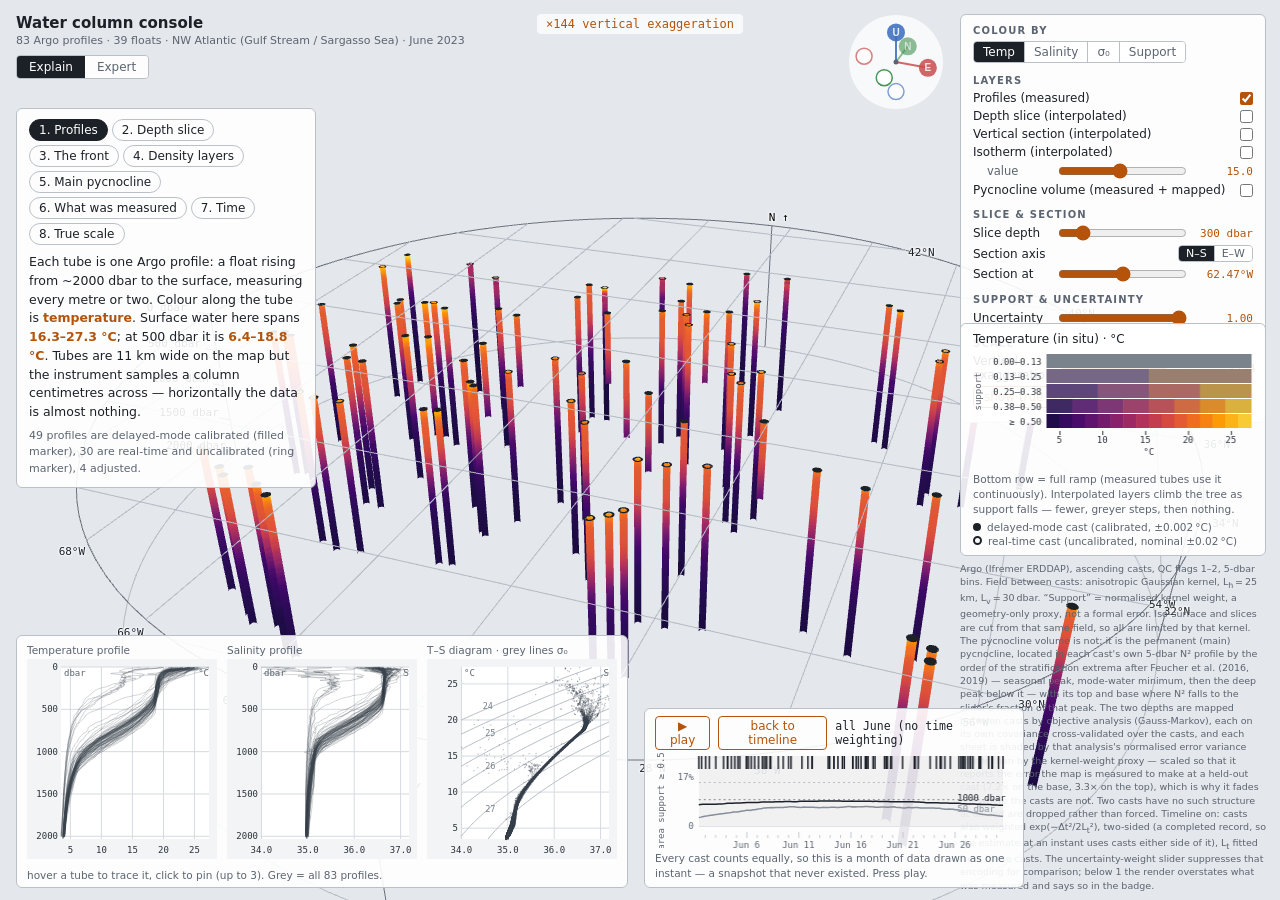
==== index.html @ f8511d32 "deploy: 6c681788affed3c9244a9f85524f5e5604015188 tomascorreag/OceanX_challenge@6c681788affed3c9244a9" ====
<!doctype html>
<html lang="en">
<head>
<meta charset="utf-8">
<meta name="viewport" content="width=device-width, initial-scale=1">
<title>Water Column Console</title>
<link rel="stylesheet" href="style.css">
</head>
<body class="explain">

<div id="scene"></div>

<!-- opening card: the page introduces itself the way a cast sheet does. Every
     value is read out of the loaded dataset, never typed in. -->
<div id="introcard">
  <div class="ic-eyebrow" id="ic-eyebrow">welcome to</div>
  <h2 class="ic-title" id="ic-title">the water<br>column</h2>
  <p class="ic-about" id="ic-about">A concept demo of ocean measurements as a navigable volume.</p>
  <div class="ic-rule" id="ic-rule"></div>
  <dl class="ic-log" id="ic-log"></dl>
  <div class="ic-foot">
    <button id="ic-go" class="btn-primary dark">Cast CTDs</button>
    <button id="ic-skip" class="btn-ghost dark">Skip intro</button>
  </div>
</div>
<!-- the first cast, named: a leader from its dot on the chart -->
<div id="callout"></div>
<div id="labels"></div>

<div class="hud" id="title">
  <h1>Water column console</h1>
  <div class="sub">83 Argo profiles &middot; 39 floats &middot; NW Atlantic (Gulf Stream / Sargasso Sea) &middot; June 2023</div>
  <div class="modes" role="tablist">
    <button id="mode-explain" class="on">Explain</button><button id="mode-expert">Expert</button>
  </div>
</div>

<canvas class="hud" id="gizmo" title="click an axis to snap the view · centre = isometric"></canvas>

<div class="hud" id="exag-badge">&times;<span id="exag-val"></span></div>
<div class="hud" id="unc-badge"></div>

<!-- guided tour (explain mode) -->
<div class="hud panel" id="tour">
  <div class="steps" id="tour-steps"></div>
  <div class="sc-toggles" id="sc-toggles">
    <label id="row-casts"><input type="checkbox" id="sc-casts" checked> Profiles (measured)</label>
    <label id="row-thermo"><input type="checkbox" id="sc-thermo" checked> Main thermocline (mapped)</label>
    <label id="row-bathy"><input type="checkbox" id="sc-bathy"> Sea floor (GEBCO)</label>
  </div>
  <div id="tour-cap"></div>
</div>

<!-- the walkthrough is its own layer, not another instrument panel: inverted,
     so it reads as something over the tool rather than part of it -->
<div class="hud" id="guide">
  <div class="g-head">
    <span class="g-num" id="g-num">01</span>
    <span class="g-rule"></span>
    <span id="ftue-dots"></span>
  </div>
  <div id="ftue-text"></div>
  <div class="g-foot" id="g-foot">
    <button id="ftue-back" class="btn-ghost">Back</button>
    <span class="g-gap"></span>
    <button id="ftue-skip" class="btn-ghost">Skip</button>
    <button id="ftue-next" class="btn-primary">Next</button>
  </div>
</div>

<div id="focus"></div>
<div id="draghint">&#9664; drag &#9654;</div>

<!-- control rail -->
<div class="hud panel" id="rail">
  <h2>Colour by</h2>
  <div class="seg" id="var-seg">
    <button data-var="temp" class="on">Temp</button><button data-var="psal">Salinity</button><button data-var="sigma0">&sigma;&#8320;</button><button data-var="conf">Support</button>
  </div>

  <h2>Layers</h2>
  <div class="row"><label for="tg-casts">Profiles (measured)</label><input type="checkbox" id="tg-casts" checked></div>
  <div class="row"><label for="tg-slice">Depth slice (interpolated)</label><input type="checkbox" id="tg-slice" checked></div>
  <div class="row"><label for="tg-sect">Vertical section (interpolated)</label><input type="checkbox" id="tg-sect" checked></div>
  <div class="row"><label for="tg-iso" id="iso-lab">Isopycnal (interpolated)</label><input type="checkbox" id="tg-iso" checked></div>
  <div class="row sub-row"><label for="sl-iso">value</label>
    <input type="range" id="sl-iso" min="0" max="1000" value="500"><span class="val" id="v-iso"></span></div>
  <div class="row"><label for="tg-thermo">Pycnocline volume (measured + mapped)</label><input type="checkbox" id="tg-thermo"></div>
  <div class="row sub-row expert-only"><label for="sl-thermo">edge at fraction of peak N²</label>
    <input type="range" id="sl-thermo" min="25" max="80" value="50"><span class="val" id="v-thermo"></span></div>

  <h2>Slice &amp; section</h2>
  <div class="row"><label for="sl-depth">Slice depth</label>
    <input type="range" id="sl-depth" min="0" max="1000" value="150"><span class="val" id="v-depth"></span></div>
  <div class="row"><label>Section axis</label>
    <span class="seg small" id="sect-axis"><button data-ax="lon" class="on">N&ndash;S</button><button data-ax="lat">E&ndash;W</button></span></div>
  <div class="row"><label for="sl-sect">Section at</label>
    <input type="range" id="sl-sect" min="0" max="1000" value="500"><span class="val" id="v-sect"></span></div>
  <div class="row expert-only"><label for="tg-contours">Contour lines</label><input type="checkbox" id="tg-contours" checked></div>

  <h2>Support &amp; uncertainty</h2>
  <div class="row"><label for="sl-unc">Uncertainty</label>
    <input type="range" id="sl-unc" min="0" max="1000" value="1000"><span class="val" id="v-unc"></span></div>
  <div class="row expert-only"><label for="tg-stipple">Also stipple low-support field</label><input type="checkbox" id="tg-stipple"></div>
  <div class="row expert-only"><label for="sl-cut">Hide field below support</label>
    <input type="range" id="sl-cut" min="0" max="500" value="0"><span class="val" id="v-cut"></span></div>

  <h2>Scale</h2>
  <div class="row"><label for="sl-exag">Vertical exaggeration</label>
    <input type="range" id="sl-exag" min="0" max="1000" value="800"><span class="val" id="v-exag"></span></div>
  <div class="row"><button id="btn-true">show true scale</button></div>

  <h2 class="expert-only">Time</h2>
  <div class="row expert-only"><label for="sl-lt">L<sub>t</sub> scale</label>
    <input type="range" id="sl-lt" min="0" max="1000" value="500"><span class="val" id="v-lt"></span></div>
  <div class="row expert-only"><label for="sl-rad">Tube radius</label>
    <input type="range" id="sl-rad" min="20" max="150" value="55"><span class="val" id="v-rad"></span></div>
  <div class="row expert-only"><button id="btn-clear">clear pinned profiles</button></div>
</div>

<!-- 2D linked views -->
<div class="hud panel" id="insets">
  <div class="inset"><div class="cap">Temperature profile</div><canvas id="p-temp"></canvas></div>
  <div class="inset"><div class="cap">Salinity profile</div><canvas id="p-psal"></canvas></div>
  <div class="inset"><div class="cap">T&ndash;S diagram &middot; grey lines &sigma;&#8320;</div><canvas id="p-ts"></canvas></div>
  <div class="hint">hover a tube to trace it, click to pin (up to 3). Grey = all 83 profiles.</div>
</div>

<!-- legend + provenance: one bottom-right column, so a longer note pushes the
     legend up instead of printing over it -->
<div class="hud" id="rightcol">
<div class="panel" id="legend">
  <div class="cap" id="lg-title"></div>
  <canvas id="lg-vsup" width="282" height="118"></canvas>
  <div class="note" id="lg-note"></div>
  <div class="keys">
    <span><i class="dot d"></i>delayed-mode cast (calibrated, &plusmn;0.002&thinsp;&deg;C)</span>
    <span><i class="dot r"></i>real-time cast (uncalibrated, nominal &plusmn;0.02&thinsp;&deg;C)</span>
  </div>
</div>

<!-- timeline -->
<div class="hud panel" id="timeline">
  <div class="tl-head">
    <button id="btn-play">&#9654; play</button>
    <button id="btn-alltime">back to timeline</button>
    <span class="tl-ms expert-only" id="tl-ms">&ndash;</span>
    <span class="tl-now" id="tl-now"></span>
  </div>
  <canvas id="tl"></canvas>
  <div class="tl-note" id="tl-note"></div>
</div>

<div id="readout" class="hud"></div>

<div id="prov-short">
  83 Argo profiles &middot; north-west Atlantic &middot; June 2023 &middot; public data, no OceanX data used.
  Colour is temperature; how solid something is drawn is how much measurement stands behind it.
  <a href="https://erddap.ifremer.fr/erddap/tabledap/ArgoFloats.html" target="_blank" rel="noopener">Argo via Ifremer ERDDAP</a> &middot;
  <a href="https://www.gebco.net/" target="_blank" rel="noopener">GEBCO_2021</a> &middot;
  layer after <a href="https://doi.org/10.1029/2018JC014526" target="_blank" rel="noopener">Feucher et al. 2019</a>,
  mapped by <a href="https://currents.soest.hawaii.edu/ocn_data_analysis_files/Bretherton.1976.pdf" target="_blank" rel="noopener">objective analysis</a>.
</div>

<div id="provenance">
  Argo (Ifremer ERDDAP), ascending casts, QC flags 1&ndash;2, 5-dbar bins. Field between casts:
  anisotropic Gaussian kernel, L<sub>h</sub>&thinsp;=&thinsp;25&thinsp;km, L<sub>v</sub>&thinsp;=&thinsp;30&thinsp;dbar.
  &ldquo;Support&rdquo; = normalised kernel weight, a geometry-only proxy, not a formal error.
  Iso-surface and slices are cut from that same field, so all are limited by that kernel.
  The pycnocline volume is not: it is the permanent (main) pycnocline, located in each cast's own 5-dbar N&sup2;
  profile by the order of the stratification extrema after Feucher et al. (2016, 2019) &mdash; seasonal peak, mode-water
  minimum, then the deep peak below it &mdash; with its top and base where N&sup2; falls to the slider's fraction of that
  peak. The two depths are mapped between casts by objective analysis (Gauss-Markov), each on its own covariance
  cross-validated over the casts, and each sheet is shaded by that analysis's normalised error variance rather than by
  the kernel-weight proxy &mdash; scaled so that it reports the error the map is measured to make at a held-out cast
  (7.2&times; on the base, 3.3&times; on the top), which is why it fades out where the casts are not. Two casts have no such structure at all and are dropped rather than forced.
  Timeline on: casts also weighted exp(&minus;&Delta;t&sup2;/2L<sub>t</sub>&sup2;), two-sided (a completed record, so the
  estimate at an instant uses casts either side of it), L<sub>t</sub> fitted from these casts.
  The uncertainty-weight slider suppresses that encoding for comparison; below 1 the render overstates what was measured
  and says so in the badge. <span id="prov-unc"></span>
</div>
</div>

<script src="bathy.js"></script>
<script src="data.js"></script>
<script type="importmap">
{
  "imports": {
    "three": "./vendor/three.module.min.js",
    "three/addons/controls/OrbitControls.js": "./vendor/OrbitControls.js"
  }
}
</script>
<script type="module" src="app.js"></script>

</body>
</html>
---- style.css ----
/* Data-first theme, light. Paper-grey ground (not white) so the bright end of
   every sequential ramp and the VSUP neutral grey both stay visible; chrome is
   neutral, accent colours are reserved for pinned profiles so they never read
   as data. */

:root {
  --ground: #e4e7eb;
  --panel: rgba(255, 255, 255, 0.90);
  --panel-edge: #b9c0c8;
  --ink: #1c2128;
  --muted: #5b6470;
  --accent: #b45309;
  --pin1: #d97706;
  --pin2: #db2777;
  --pin3: #059669;
  --mono: "Cascadia Code", "Cascadia Mono", Consolas, ui-monospace, monospace;
  --sans: "Segoe UI", system-ui, sans-serif;
  --ink-panel: #171b21;
  --on-ink: #e9edf1;
  --on-ink-mute: #97a1ac;
  --accent-lift: #f0904a;
}

* { margin: 0; padding: 0; box-sizing: border-box; }

html, body {
  height: 100%; overflow: hidden;
  background: var(--ground); color: var(--ink);
  font-family: var(--sans); font-size: 13px;
}

#scene { position: fixed; inset: 0; }
#scene canvas { display: block; }

/* projected 3D labels */
#labels { position: fixed; inset: 0; pointer-events: none; z-index: 1; }
#labels .lb {
  position: absolute; transform: translate(-50%, -50%);
  font-family: var(--mono); font-size: 11px; color: var(--ink);
  text-shadow: 0 0 3px #fff, 0 0 3px #fff, 0 0 2px #fff; white-space: nowrap;
}
#labels .lb.axis { color: #000; }
#labels .lb.iso { font-size: 11px; padding: 1px 4px; border-radius: 3px; background: rgba(255,255,255,.7); text-shadow: none; }
#labels .lb.pin { font-weight: 700; }

.hud { position: fixed; z-index: 2; }
.panel {
  background: var(--panel); border: 1px solid var(--panel-edge);
  border-radius: 6px; padding: 10px 12px;
}

#title { top: 14px; left: 16px; }
#title h1 { font-size: 15px; font-weight: 600; }
#title .sub { font-size: 11px; color: var(--muted); margin-top: 2px; }
.modes { margin-top: 8px; display: inline-flex; border: 1px solid var(--panel-edge); border-radius: 4px; overflow: hidden; }
.modes button, .seg button {
  font-family: var(--sans); font-size: 12px; padding: 4px 12px; cursor: pointer;
  background: var(--panel); color: var(--muted); border: 0;
}
.modes button.on, .seg button.on { background: var(--ink); color: #fff; }
.seg { display: inline-flex; border: 1px solid var(--panel-edge); border-radius: 4px; overflow: hidden; }
.seg button { padding: 3px 9px; }
.seg.small button { padding: 1px 7px; font-size: 11px; }
.seg button + button { border-left: 1px solid var(--panel-edge); }

#gizmo { top: 14px; right: 336px; border-radius: 50%; }

#exag-badge {
  top: 14px; left: 50%; transform: translateX(-50%);
  font-family: var(--mono); font-size: 12px; color: var(--accent);
  background: rgba(255,255,255,.75); padding: 3px 9px; border-radius: 4px;
}

#unc-badge {
  top: 40px; left: 50%; transform: translateX(-50%); display: none;
  font-family: var(--mono); font-size: 12px; color: #8a1c1c;
  background: rgba(255,255,255,.82); border: 1px solid #d8b4b4; padding: 3px 9px; border-radius: 4px;
}
body.unc-off #unc-badge { display: block; }

/* tour */
#tour { top: 108px; left: 16px; width: 300px; }
body.expert #tour { display: none; }
#tour .steps { display: flex; flex-wrap: wrap; gap: 4px; margin-bottom: 8px; }
#tour .steps button {
  font-family: var(--sans); font-size: 12px; padding: 3px 9px; cursor: pointer;
  background: none; color: var(--ink); border: 1px solid var(--panel-edge); border-radius: 12px;
}
#tour .steps button.on { background: var(--ink); color: #fff; border-color: var(--ink); }
#tour-cap { font-size: 12.5px; line-height: 1.5; color: var(--ink); }
#tour-cap b { color: var(--accent); font-weight: 600; }
#tour-cap .n { color: var(--muted); font-size: 11px; margin-top: 6px; display: block; }

/* rail */
#rail {
  top: 14px; right: 14px; width: 306px;   /* 292 + room for the scrollbar */
  font-size: 12px; overflow-y: auto; overflow-x: hidden;
  /* stop above the legend column rather than sliding under it; the column is
     legend + provenance stacked, so it is taller than it looks */
  max-height: calc(100vh - 392px);
}
#rail h2 {
  font-size: 10px; font-weight: 600; letter-spacing: 0.12em; text-transform: uppercase;
  color: var(--muted); margin: 12px 0 5px;
}
#rail h2:first-child { margin-top: 0; }
body.explain .expert-only { display: none !important; }
.row { display: flex; align-items: center; gap: 8px; margin: 4px 0; }
.row label { flex: 1; }
.row .val { color: var(--accent); min-width: 58px; text-align: right; font-family: var(--mono); font-size: 11px; }
.sub-row { margin-left: 14px; }
.sub-row label { color: var(--muted); font-size: 11.5px; white-space: nowrap; }
input[type="range"] { flex: 1.5; accent-color: var(--accent); height: 16px; }
input[type="checkbox"] { accent-color: var(--accent); }
button#btn-true, button#btn-clear {
  font-family: var(--sans); font-size: 12px; background: none; color: var(--accent);
  border: 1px solid var(--accent); border-radius: 4px; padding: 3px 10px; cursor: pointer;
}
:focus-visible { outline: 2px solid var(--accent); outline-offset: 1px; }

/* insets */
#insets { left: 16px; bottom: 12px; width: 612px; display: flex; gap: 10px; flex-wrap: wrap; align-items: flex-end; padding: 8px 10px 6px; }
#insets .inset .cap { font-size: 10.5px; color: var(--muted); margin-bottom: 3px; }
#insets canvas { display: block; }
#insets .hint { width: 100%; font-size: 10.5px; color: var(--muted); }

/* legend */
#rightcol { right: 14px; bottom: 8px; width: 306px; display: flex; flex-direction: column; gap: 6px; }
#legend { padding: 8px 12px 8px; }
#legend .cap { font-size: 12px; margin-bottom: 4px; }
#legend canvas { display: block; width: 100%; }
#legend .note { font-size: 10.5px; color: var(--muted); margin-top: 4px; line-height: 1.4; }
#legend .keys { display: flex; flex-direction: column; gap: 2px; font-size: 10.5px; color: var(--muted); margin-top: 5px; }
#legend .dot { display: inline-block; width: 8px; height: 8px; border-radius: 50%; margin-right: 6px; vertical-align: 0; }
#legend .dot.d { background: #1c2128; }
#legend .dot.r { border: 2px solid #1c2128; width: 9px; height: 9px; }

/* timeline: the free band between the 2D insets and the legend column */
#timeline { left: 644px; right: 334px; bottom: 12px; min-width: 380px; padding: 7px 10px 6px; }
#timeline canvas { display: block; width: 100%; }
.tl-head { display: flex; align-items: center; gap: 8px; margin-bottom: 2px; }
.tl-head button {
  font-family: var(--sans); font-size: 12px; background: none; color: var(--accent);
  border: 1px solid var(--accent); border-radius: 4px; padding: 2px 9px; cursor: pointer;
}
.tl-head button:disabled { color: var(--muted); border-color: var(--panel-edge); cursor: default; }
.tl-now { font-family: var(--mono); font-size: 11.5px; color: var(--ink); margin-left: auto; }
.tl-ms { font-family: var(--mono); font-size: 10.5px; color: var(--muted); }
.tl-note { font-size: 10.5px; color: var(--muted); line-height: 1.45; margin-top: 3px; }
.tl-note b { color: var(--accent); font-weight: 600; }
#tl { cursor: ew-resize; touch-action: none; }

/* readout */
#readout {
  display: none; position: fixed; z-index: 3;
  background: var(--panel); border: 1px solid var(--panel-edge); border-radius: 4px;
  padding: 6px 9px; font-family: var(--mono); font-size: 11px; line-height: 1.5;
  pointer-events: none; white-space: pre;
}
#readout .k { color: var(--muted); }

#provenance { font-size: 9.5px; color: var(--muted); line-height: 1.4; }


/* ?ui=none / ?ui=min — strip the console down for still capture (proposal
   figures). min keeps the legend and the exaggeration badge. */
body.figure #tour, body.figure #rail, body.figure #insets, body.figure #timeline,
body.figure #title, body.figure #provenance, body.figure #readout,
body.figure #gizmo { display: none !important; }
body.figure.nolegend #rightcol { display: none !important; }
/* the 3D tag on the pycnocline / iso-surface: it names the object, which a
   figure caption does instead. Depth and graticule labels stay. */
body.figure .lb.iso { display: none !important; }
/* ?grid=off — no reference frame at all: the projected labels go with the
   graticule/axis lines that anchor them */
body.nogrid #labels { display: none !important; }


/* ---------- showcase build ----------
   Everything that makes this an instrument rather than a demonstration is
   removed: the control rail, the linked 2D views, the axis gizmo, the mode
   switch. Navigation is rotate, zoom and the playhead. */
#prov-short, .sc-toggles { display: none; }
body.showcase #rail,
body.showcase #gizmo,
body.showcase #provenance,
body.showcase #legend .keys,
body.showcase #title .modes { display: none !important; }
body.showcase #prov-short { display: block; font-size: 10.5px; color: var(--muted); line-height: 1.45; }
body.showcase #tour { top: 92px; width: 360px; max-height: calc(100vh - 380px); overflow-y: auto; }
body.showcase #tour-cap { font-size: 13.5px; line-height: 1.6; }
body.showcase #tour-steps, body.showcase #tour-cap { display: none; }
body.showcase #prov-short a { color: var(--muted); }

/* ---------- left column ----------
   The walkthrough sits above the controls it is talking about, in the column
   the opening card hands off to. */
#leftcol { position: fixed; left: 16px; top: 92px; width: 376px; z-index: 3;
  display: flex; flex-direction: column; gap: 12px; }
body.showcase #tour, body.showcase #guide {
  position: static; width: auto; top: auto; left: auto; max-height: none; overflow: visible; }
#leftstack { position: fixed; left: 16px; bottom: 12px; z-index: 3;
  display: flex; flex-direction: column; align-items: flex-start; gap: 10px; }
body.showcase #leftstack #tour, body.showcase #leftstack #legend, body.showcase #leftstack #insets {
  position: static; bottom: auto; left: auto; }
body.showcase #leftstack #tour { width: 306px; }
body.showcase #leftstack #legend { width: 306px; }

/* ---------- the guide ----------
   Inverted on purpose: this is a layer over the instrument, not another one of
   its panels, and the inversion is what says so without a label. */
#guide { display: none; }
body.showcase #guide {
  display: block; background: var(--ink-panel); color: var(--on-ink);
  border-radius: 10px; padding: 15px 18px 14px;
  box-shadow: 0 12px 34px rgba(23, 27, 33, .20), inset 0 1px 0 rgba(255, 255, 255, .06);
}
.g-head { display: flex; align-items: center; gap: 12px; margin-bottom: 12px; }
.g-num { font-family: var(--mono); font-size: 11px; letter-spacing: .22em; color: var(--accent-lift); }
.g-rule { flex: 1; height: 1px; background: rgba(255, 255, 255, .15); }
#ftue-text { font-size: 14.5px; line-height: 1.62; color: var(--on-ink); }
#ftue-text b { color: var(--accent-lift); font-weight: 600; }
#ftue-text kbd {
  font-family: var(--mono); font-size: 11px; padding: 1px 6px; border-radius: 4px;
  background: rgba(255, 255, 255, .10); border: 1px solid rgba(255, 255, 255, .16);
  color: var(--on-ink); white-space: nowrap;
}
.g-foot { display: flex; align-items: center; gap: 8px; margin-top: 16px; }
.g-gap { flex: 1; }
#ftue-dots { display: flex; gap: 5px; }
#ftue-dots i { width: 5px; height: 5px; border-radius: 50%; background: rgba(255,255,255,.22); display: block; }
#ftue-dots i.on { background: var(--on-ink); }
#ftue-dots i.past { background: var(--accent-lift); }

/* ---------- buttons ---------- */
.btn-primary {
  font-family: var(--sans); font-size: 12.5px; font-weight: 600; letter-spacing: .01em;
  padding: 7px 17px; border: 0; border-radius: 6px; cursor: pointer;
  background: var(--on-ink); color: var(--ink-panel);
  transition: background .18s ease, transform .18s ease;
}
.btn-primary:hover { background: #fff; transform: translateY(-1px); }
.btn-primary:active { transform: none; }
.btn-ghost {
  font-family: var(--sans); font-size: 12.5px; padding: 7px 13px; border-radius: 6px;
  border: 1px solid transparent; background: none; color: var(--on-ink-mute); cursor: pointer;
  transition: color .18s ease, border-color .18s ease;
}
.btn-ghost:hover { color: var(--on-ink); border-color: rgba(255, 255, 255, .22); }
.btn-ghost.dark { color: var(--muted); }
.btn-ghost.dark:hover { color: var(--ink); border-color: var(--panel-edge); }
:focus-visible { outline: 2px solid var(--accent); outline-offset: 2px; }

/* ---------- focus ring ----------
   Says where to look. Tracks a DOM control, or a cast projected from the scene. */
#focus {
  position: fixed; z-index: 6; pointer-events: none; border-radius: 9px;
  border: 1.5px solid var(--accent); box-shadow: 0 0 0 4px rgba(180, 83, 9, .12);
  opacity: 0; transition: opacity .35s ease;
}
#focus.on { opacity: 1; }
#focus::after {
  content: ''; position: absolute; inset: -7px; border-radius: 14px;
  border: 1.5px solid var(--accent); animation: focuspulse 1.9s ease-out infinite;
}
@keyframes focuspulse {
  0% { transform: scale(.94); opacity: .55; }
  75% { transform: scale(1.09); opacity: 0; }
  100% { opacity: 0; }
}
/* the playhead step: a nudge above the marker, swaying the way the drag goes,
   and the marker's own glyph inline in the guide text so the word and the
   thing are tied */
#draghint {
  position: fixed; z-index: 6; pointer-events: none; opacity: 0; transition: opacity .35s ease;
  font-family: var(--mono); font-size: 10px; letter-spacing: .14em; text-transform: uppercase;
  color: var(--accent); background: rgba(255, 255, 255, .92); border: 1px solid var(--accent);
  border-radius: 4px; padding: 2px 7px; white-space: nowrap; translate: -50% 0;
}
#draghint.on { opacity: 1; animation: dragsway 1.6s ease-in-out infinite; }
@keyframes dragsway { 0%, 100% { transform: translateX(-7px); } 50% { transform: translateX(7px); } }
.ph-glyph { display: inline-block; position: relative; width: 11px; height: 15px; vertical-align: -3px; margin: 0 2px; }
.ph-glyph::before { content: ''; position: absolute; left: 0; top: 0; border-left: 5.5px solid transparent;
  border-right: 5.5px solid transparent; border-top: 6px solid var(--accent-lift); }
.ph-glyph::after { content: ''; position: absolute; left: 4.75px; top: 5px; width: 1.5px; height: 10px; background: var(--accent-lift); }
body.showcase #btn-alltime { display: none; }
body.showcase .sc-toggles { display: flex; flex-direction: column; margin-bottom: 6px; }
.sc-toggles label { display: flex; align-items: center; gap: 7px; font-size: 12.5px;
  color: var(--ink); cursor: pointer; margin-bottom: 5px; }
/* a hidden toggle takes no room: fading one in place would leave a gap where a
   row the viewer has not earned yet is going to appear */
.sc-toggles label.rv { max-height: 0; margin-bottom: 0; overflow: hidden;
  transition: opacity .5s ease, max-height .5s ease, margin-bottom .5s ease; }
.sc-toggles label.rv.in { max-height: 2.2em; margin-bottom: 5px; transform: none; }
#tour-cap hr { border: 0; border-top: 1px solid #d8dce2; margin: 11px 0; }
#tour-cap a { color: var(--accent); }
#tour-cap details { margin-top: 8px; }
#tour-cap summary { cursor: pointer; color: var(--muted); font-size: 11px; }
#tour-cap details[open] summary { margin-bottom: 4px; }
#tour-cap details { color: var(--muted); font-size: 11px; line-height: 1.5; }


/* ---------- opening card ----------
   Left column, no panel chrome: type sits on the field over a scrim of the
   ground colour, and hands off to #title and #tour, which live in the same
   column. The face is the mono one the instrument already speaks in -- a plot
   header, not a hero. */
#introcard { display: none; }
body.showcase #introcard {
  display: block; position: fixed; z-index: 4;
  left: 0; top: 50%; translate: 0 -50%;
  padding: 0 64px 0 40px; width: min(560px, 62vw);
  font-family: var(--mono);
  background: linear-gradient(90deg,
    rgba(228,231,235,.97) 0%, rgba(228,231,235,.93) 55%, rgba(228,231,235,0) 100%);
}
/* every line of the card is driven per frame by the opening's clock (app.js
   introTick), not by CSS transitions: the state at an instant is computed,
   so a skip or a still lands on the right frame. .out only takes it out of
   the hit-test once it has faded. */
body.showcase #introcard.out { visibility: hidden; pointer-events: none; }
.ic-eyebrow {
  font-size: 11px; letter-spacing: .34em; text-transform: uppercase;
  color: var(--muted); margin-bottom: 14px;
}
.ic-title {
  font-size: clamp(30px, 4.4vw, 52px); font-weight: 400; line-height: 1.06;
  letter-spacing: .2em; text-transform: uppercase; color: var(--ink);
}
.ic-rule { height: 1px; background: var(--ink); opacity: .55; margin: 26px 0 16px; width: 78%;
  transform-origin: 0 50%; }
.ic-log { display: grid; grid-template-columns: max-content 1fr; gap: 5px 20px; font-size: 11.5px; }
.ic-log dt { color: var(--muted); letter-spacing: .16em; text-transform: uppercase; }
.ic-log dd { color: var(--ink); }
.ic-about { font-family: var(--sans); font-size: 13.5px; line-height: 1.55; color: var(--ink);
  max-width: 360px; margin-top: 18px; }
.ic-foot { display: flex; align-items: center; gap: 18px; margin-top: 26px; }
.btn-primary.dark { background: var(--ink); color: #fff; }
.btn-primary.dark:hover { background: #000; }
#ic-skip {
  background: none; border: 0; border-bottom: 1px solid var(--muted);
  padding: 0 0 2px; border-radius: 0; font-family: var(--mono); font-size: 10.5px;
  letter-spacing: .24em; text-transform: uppercase; color: var(--muted); cursor: pointer;
}
#ic-skip:hover { color: var(--ink); border-bottom-color: var(--ink); }

/* ---------- callout ----------
   Names the first cast on the chart. Anchored on the dot; the leader runs
   up-right to the text. */
#callout { display: none; }
body.showcase #callout {
  display: block; position: fixed; z-index: 4; pointer-events: none;
  width: 0; height: 0; opacity: 0; font-family: var(--mono);
}
.co-lead { position: absolute; left: 7px; top: -7px; width: 66px; height: 1px;
  background: var(--ink); transform: rotate(-35deg); transform-origin: 0 50%; }
.co-text { position: absolute; left: 62px; top: -62px; white-space: nowrap;
  display: flex; flex-direction: column; gap: 3px; padding: 0 0 2px 8px;
  border-left: 1px solid var(--ink); }
.co-k { font-size: 10.5px; letter-spacing: .22em; text-transform: uppercase; color: var(--ink); }
.co-v { font-size: 11px; color: var(--muted); }

/* ---------- staged reveal ----------
   Nothing appears before the step that asks for it. */
.rv { opacity: 0; transform: translateY(7px); pointer-events: none;
      transition: opacity .6s ease, transform .6s ease; }
.rv.in { opacity: 1; transform: none; pointer-events: auto; }
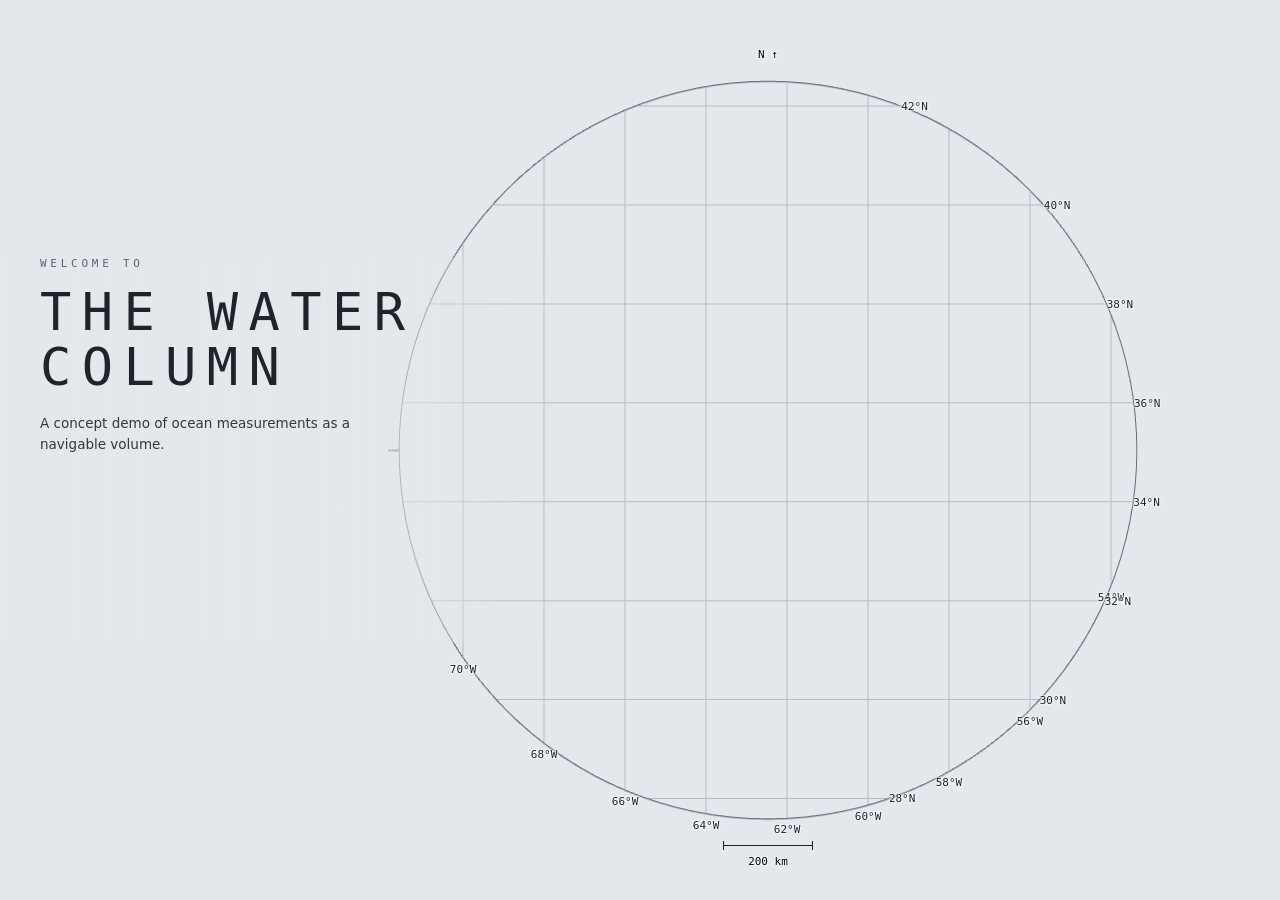
==== commit fad78ca0: "deploy: 5f21f56da16bef5a9a55690b73dc745d16ec3461 tomascorreag/OceanX_challenge@5f21f56da16bef5a9a556" ====
--- a/index.html
+++ b/index.html
@@ -2,13 +2,22 @@
 <html lang="en">
 <head>
 <meta charset="utf-8">
-<meta name="viewport" content="width=device-width, initial-scale=1">
-<title>Water Column Console</title>
+<meta name="viewport" content="width=device-width, initial-scale=1, viewport-fit=cover">
+<title>Water Column Walkthrough</title>
 <link rel="stylesheet" href="style.css">
 </head>
-<body class="explain">
+<body class="explain showcase">
 
 <div id="scene"></div>
+
+<!-- small-screen notice. Shown only when app.js has put `mobile` on <body>;
+     the console is a large-screen, mouse-and-wheel instrument and saying so is
+     better than letting a phone discover it. Dismissal is remembered for the
+     tab, not forever: a reload after a rotation should not re-nag. -->
+<div id="mobilenote">
+  <div class="mn-body"><b>Better on a computer.</b> This is a 3D console built for a large screen, a mouse and a scroll wheel. On a phone the layout is folded down and it runs slower &mdash; what it draws is the same data, from the same code.</div>
+  <button id="mn-close">Got it</button>
+</div>
 
 <!-- opening card: the page introduces itself the way a cast sheet does. Every
      value is read out of the loaded dataset, never typed in. -->
@@ -27,21 +36,36 @@
 <div id="callout"></div>
 <div id="labels"></div>
 
-<div class="hud" id="title">
+<!-- the HUD is one grid over the scene; every panel is a direct child and is
+     placed by grid-area, per mode and per breakpoint, in style.css. Nothing in
+     here is position: fixed, so the reveal transform on a panel can never
+     become the containing block of another. -->
+<div id="hud">
+
+<div id="title">
   <h1>Water column console</h1>
   <div class="sub">83 Argo profiles &middot; 39 floats &middot; NW Atlantic (Gulf Stream / Sargasso Sea) &middot; June 2023</div>
   <div class="modes" role="tablist">
     <button id="mode-explain" class="on">Explain</button><button id="mode-expert">Expert</button>
   </div>
-</div>
-
-<canvas class="hud" id="gizmo" title="click an axis to snap the view · centre = isometric"></canvas>
-
-<div class="hud" id="exag-badge">&times;<span id="exag-val"></span></div>
-<div class="hud" id="unc-badge"></div>
+  <!-- showcase only: the source line reads as a footnote to the title -->
+  <div id="prov-short">
+    Public data, no OceanX data used.
+    Colour is temperature; how solid something is drawn is how much measurement stands behind it.
+    <a href="https://erddap.ifremer.fr/erddap/tabledap/ArgoFloats.html" target="_blank" rel="noopener">Argo via Ifremer ERDDAP</a> &middot;
+    <a href="https://www.gebco.net/" target="_blank" rel="noopener">GEBCO_2021</a> &middot;
+    layer after <a href="https://doi.org/10.1029/2018JC014526" target="_blank" rel="noopener">Feucher et al. 2019</a>,
+    mapped by <a href="https://currents.soest.hawaii.edu/ocn_data_analysis_files/Bretherton.1976.pdf" target="_blank" rel="noopener">objective analysis</a>.
+  </div>
+</div>
+
+<canvas id="gizmo" title="click an axis to snap the view · centre = isometric"></canvas>
+
+<div id="exag-badge">&times;<span id="exag-val"></span></div>
+<div id="unc-badge"></div>
 
 <!-- guided tour (explain mode) -->
-<div class="hud panel" id="tour">
+<div class="panel" id="tour">
   <div class="steps" id="tour-steps"></div>
   <div class="sc-toggles" id="sc-toggles">
     <label id="row-casts"><input type="checkbox" id="sc-casts" checked> Profiles (measured)</label>
@@ -53,7 +77,7 @@
 
 <!-- the walkthrough is its own layer, not another instrument panel: inverted,
      so it reads as something over the tool rather than part of it -->
-<div class="hud" id="guide">
+<div id="guide">
   <div class="g-head">
     <span class="g-num" id="g-num">01</span>
     <span class="g-rule"></span>
@@ -68,11 +92,8 @@
   </div>
 </div>
 
-<div id="focus"></div>
-<div id="draghint">&#9664; drag &#9654;</div>
-
 <!-- control rail -->
-<div class="hud panel" id="rail">
+<div class="panel" id="rail">
   <h2>Colour by</h2>
   <div class="seg" id="var-seg">
     <button data-var="temp" class="on">Temp</button><button data-var="psal">Salinity</button><button data-var="sigma0">&sigma;&#8320;</button><button data-var="conf">Support</button>
@@ -118,17 +139,27 @@
   <div class="row expert-only"><button id="btn-clear">clear pinned profiles</button></div>
 </div>
 
-<!-- 2D linked views -->
-<div class="hud panel" id="insets">
+<!-- 2D linked views. The plot boxes are sized in CSS (--plot-w / --plot-h);
+     app.js reads the box and allocates the bitmap to match. -->
+<div class="panel" id="insets">
   <div class="inset"><div class="cap">Temperature profile</div><canvas id="p-temp"></canvas></div>
   <div class="inset"><div class="cap">Salinity profile</div><canvas id="p-psal"></canvas></div>
   <div class="inset"><div class="cap">T&ndash;S diagram &middot; grey lines &sigma;&#8320;</div><canvas id="p-ts"></canvas></div>
   <div class="hint">hover a tube to trace it, click to pin (up to 3). Grey = all 83 profiles.</div>
 </div>
 
-<!-- legend + provenance: one bottom-right column, so a longer note pushes the
-     legend up instead of printing over it -->
-<div class="hud" id="rightcol">
+<!-- timeline -->
+<div class="panel" id="timeline">
+  <div class="tl-head">
+    <button id="btn-play">&#9654; play</button>
+    <button id="btn-alltime">back to timeline</button>
+    <span class="tl-ms expert-only" id="tl-ms">&ndash;</span>
+    <span class="tl-now" id="tl-now"></span>
+  </div>
+  <canvas id="tl"></canvas>
+  <div class="tl-note" id="tl-note"></div>
+</div>
+
 <div class="panel" id="legend">
   <div class="cap" id="lg-title"></div>
   <canvas id="lg-vsup" width="282" height="118"></canvas>
@@ -139,30 +170,12 @@
   </div>
 </div>
 
-<!-- timeline -->
-<div class="hud panel" id="timeline">
-  <div class="tl-head">
-    <button id="btn-play">&#9654; play</button>
-    <button id="btn-alltime">back to timeline</button>
-    <span class="tl-ms expert-only" id="tl-ms">&ndash;</span>
-    <span class="tl-now" id="tl-now"></span>
-  </div>
-  <canvas id="tl"></canvas>
-  <div class="tl-note" id="tl-note"></div>
-</div>
-
-<div id="readout" class="hud"></div>
-
-<div id="prov-short">
-  83 Argo profiles &middot; north-west Atlantic &middot; June 2023 &middot; public data, no OceanX data used.
-  Colour is temperature; how solid something is drawn is how much measurement stands behind it.
-  <a href="https://erddap.ifremer.fr/erddap/tabledap/ArgoFloats.html" target="_blank" rel="noopener">Argo via Ifremer ERDDAP</a> &middot;
-  <a href="https://www.gebco.net/" target="_blank" rel="noopener">GEBCO_2021</a> &middot;
-  layer after <a href="https://doi.org/10.1029/2018JC014526" target="_blank" rel="noopener">Feucher et al. 2019</a>,
-  mapped by <a href="https://currents.soest.hawaii.edu/ocn_data_analysis_files/Bretherton.1976.pdf" target="_blank" rel="noopener">objective analysis</a>.
-</div>
-
-<div id="provenance">
+<!-- method note. Open on a large screen; on a small one it folds to its
+     summary line and the legend and rail get the height (app.js sets `open`
+     from a media query) -->
+<details id="prov-box">
+  <summary>method &amp; provenance</summary>
+  <div id="provenance">
   Argo (Ifremer ERDDAP), ascending casts, QC flags 1&ndash;2, 5-dbar bins. Field between casts:
   anisotropic Gaussian kernel, L<sub>h</sub>&thinsp;=&thinsp;25&thinsp;km, L<sub>v</sub>&thinsp;=&thinsp;30&thinsp;dbar.
   &ldquo;Support&rdquo; = normalised kernel weight, a geometry-only proxy, not a formal error.
@@ -178,8 +191,20 @@
   estimate at an instant uses casts either side of it), L<sub>t</sub> fitted from these casts.
   The uncertainty-weight slider suppresses that encoding for comparison; below 1 the render overstates what was measured
   and says so in the badge. <span id="prov-unc"></span>
-</div>
-</div>
+  </div>
+</details>
+
+<!-- mobile only: the panels that do not fit a phone's bottom edge are moved in
+     here by app.js and slide up over the scene. Empty and display:none on a
+     desktop, so it costs the normal layout nothing. -->
+<button id="sheet-btn" aria-expanded="false">Controls</button>
+<div id="sheet"></div>
+
+</div><!-- #hud -->
+
+<div id="focus"></div>
+<div id="draghint">&#9664; drag &#9654;</div>
+<div id="readout"></div>
 
 <script src="bathy.js"></script>
 <script src="data.js"></script>
--- a/style.css
+++ b/style.css
@@ -19,15 +19,36 @@
   --on-ink: #e9edf1;
   --on-ink-mute: #97a1ac;
   --accent-lift: #f0904a;
+
+  /* ---- layout tokens ----
+     1rem = 13px up to ~1700px wide, then it grows to 17px by 2700 so the
+     chrome does not sit tiny in the corners of a 1440p/4K monitor at 100 %.
+     Panel widths are in rem so they follow; borders, the scene labels and
+     everything a canvas draws inside itself stay in px. */
+  --gap: 0.77rem;                    /* 10 */
+  --edge-x: 1.23rem;                 /* 16 */
+  --edge-y: 1.08rem;                 /* 14 */
+  --rail-w: 23.5rem;                 /* 306: 292 + room for the scrollbar */
+  --tour-w: 23rem;                   /* 300 */
+  --guide-w: 28.9rem;                /* 376 */
+  --plot-w: 14.6rem;                 /* 190 */
+  --plot-h: 15.4rem;                 /* 200 */
+  --plot-gap: 0.77rem;
+  /* the left column is as wide as the three plots side by side */
+  --left-w: calc(3 * var(--plot-w) + 2 * var(--plot-gap) + 1.54rem);
 }
 
 * { margin: 0; padding: 0; box-sizing: border-box; }
 
+/* the root size is the only place px meets rem; body re-states 1rem so a
+   later `html, body` rule cannot quietly reset it to the UA's 16px */
+html { font-size: clamp(13px, 0.4vw + 6.2px, 17px); }
 html, body {
   height: 100%; overflow: hidden;
   background: var(--ground); color: var(--ink);
-  font-family: var(--sans); font-size: 13px;
-}
+  font-family: var(--sans);
+}
+body { font-size: 1rem; }
 
 #scene { position: fixed; inset: 0; }
 #scene canvas { display: block; }
@@ -43,110 +64,129 @@
 #labels .lb.iso { font-size: 11px; padding: 1px 4px; border-radius: 3px; background: rgba(255,255,255,.7); text-shadow: none; }
 #labels .lb.pin { font-weight: 700; }
 
-.hud { position: fixed; z-index: 2; }
+/* ---------- the HUD grid ----------
+   One fixed overlay, one grid. The container is inert to the pointer so the
+   scene underneath gets every drag that is not on a panel; panels opt back
+   in. Rows: header | the free middle | the bottom band. The rail and the
+   tour sit in the middle row and scroll inside it, so what used to be
+   `max-height: calc(100vh - 392px)` is now the row the grid leaves them. */
+#hud {
+  position: fixed; inset: 0; z-index: 2; pointer-events: none;
+  display: grid; gap: var(--gap);
+  padding: var(--edge-y) var(--edge-x) var(--edge-y);
+  grid-template-columns: var(--left-w) minmax(0, 1fr) var(--rail-w);
+  grid-template-rows: auto minmax(0, 1fr) auto auto;
+  grid-template-areas:
+    "title  top    rail"
+    "tour   .      rail"
+    "insets tl     legend"
+    "insets tl     prov";
+}
+#hud > * { min-width: 0; min-height: 0; pointer-events: auto; }
 .panel {
   background: var(--panel); border: 1px solid var(--panel-edge);
   border-radius: 6px; padding: 10px 12px;
 }
 
-#title { top: 14px; left: 16px; }
-#title h1 { font-size: 15px; font-weight: 600; }
-#title .sub { font-size: 11px; color: var(--muted); margin-top: 2px; }
+#title { grid-area: title; max-width: 100%; align-self: start; }
+#title h1 { font-size: 1.154rem; font-weight: 600; }
+#title .sub { font-size: .846rem; color: var(--muted); margin-top: 2px; }
 .modes { margin-top: 8px; display: inline-flex; border: 1px solid var(--panel-edge); border-radius: 4px; overflow: hidden; }
 .modes button, .seg button {
-  font-family: var(--sans); font-size: 12px; padding: 4px 12px; cursor: pointer;
+  font-family: var(--sans); font-size: .923rem; padding: 4px 12px; cursor: pointer;
   background: var(--panel); color: var(--muted); border: 0;
 }
 .modes button.on, .seg button.on { background: var(--ink); color: #fff; }
 .seg { display: inline-flex; border: 1px solid var(--panel-edge); border-radius: 4px; overflow: hidden; }
 .seg button { padding: 3px 9px; }
-.seg.small button { padding: 1px 7px; font-size: 11px; }
+.seg.small button { padding: 1px 7px; font-size: .846rem; }
 .seg button + button { border-left: 1px solid var(--panel-edge); }
 
-#gizmo { top: 14px; right: 336px; border-radius: 50%; }
-
-#exag-badge {
-  top: 14px; left: 50%; transform: translateX(-50%);
-  font-family: var(--mono); font-size: 12px; color: var(--accent);
-  background: rgba(255,255,255,.75); padding: 3px 9px; border-radius: 4px;
-}
-
+#gizmo { grid-area: top; justify-self: end; align-self: start; border-radius: 50%; }
+
+/* the badges are centred on the viewport, not on a column: they annotate the
+   scene, which is full-width */
+#exag-badge, #unc-badge {
+  position: absolute; left: 50%; translate: -50% 0; pointer-events: none;
+  font-family: var(--mono); font-size: .923rem; padding: 3px 9px; border-radius: 4px;
+}
+#exag-badge { top: var(--edge-y); color: var(--accent); background: rgba(255,255,255,.75); }
 #unc-badge {
-  top: 40px; left: 50%; transform: translateX(-50%); display: none;
-  font-family: var(--mono); font-size: 12px; color: #8a1c1c;
-  background: rgba(255,255,255,.82); border: 1px solid #d8b4b4; padding: 3px 9px; border-radius: 4px;
+  top: calc(var(--edge-y) + 2rem); display: none;
+  color: #8a1c1c; background: rgba(255,255,255,.82); border: 1px solid #d8b4b4;
 }
 body.unc-off #unc-badge { display: block; }
 
 /* tour */
-#tour { top: 108px; left: 16px; width: 300px; }
+#tour { grid-area: tour; width: var(--tour-w); align-self: start; max-height: 100%; overflow-y: auto; overflow-x: hidden; }
 body.expert #tour { display: none; }
 #tour .steps { display: flex; flex-wrap: wrap; gap: 4px; margin-bottom: 8px; }
 #tour .steps button {
-  font-family: var(--sans); font-size: 12px; padding: 3px 9px; cursor: pointer;
+  font-family: var(--sans); font-size: .923rem; padding: 3px 9px; cursor: pointer;
   background: none; color: var(--ink); border: 1px solid var(--panel-edge); border-radius: 12px;
 }
 #tour .steps button.on { background: var(--ink); color: #fff; border-color: var(--ink); }
-#tour-cap { font-size: 12.5px; line-height: 1.5; color: var(--ink); }
+#tour-cap { font-size: .962rem; line-height: 1.5; color: var(--ink); }
 #tour-cap b { color: var(--accent); font-weight: 600; }
-#tour-cap .n { color: var(--muted); font-size: 11px; margin-top: 6px; display: block; }
+#tour-cap .n { color: var(--muted); font-size: .846rem; margin-top: 6px; display: block; }
 
 /* rail */
 #rail {
-  top: 14px; right: 14px; width: 306px;   /* 292 + room for the scrollbar */
-  font-size: 12px; overflow-y: auto; overflow-x: hidden;
-  /* stop above the legend column rather than sliding under it; the column is
-     legend + provenance stacked, so it is taller than it looks */
-  max-height: calc(100vh - 392px);
+  grid-area: rail; align-self: start; max-height: 100%;
+  font-size: .923rem; overflow-y: auto; overflow-x: hidden;
 }
 #rail h2 {
-  font-size: 10px; font-weight: 600; letter-spacing: 0.12em; text-transform: uppercase;
+  font-size: .769rem; font-weight: 600; letter-spacing: 0.12em; text-transform: uppercase;
   color: var(--muted); margin: 12px 0 5px;
 }
 #rail h2:first-child { margin-top: 0; }
 body.explain .expert-only { display: none !important; }
 .row { display: flex; align-items: center; gap: 8px; margin: 4px 0; }
 .row label { flex: 1; }
-.row .val { color: var(--accent); min-width: 58px; text-align: right; font-family: var(--mono); font-size: 11px; }
+.row .val { color: var(--accent); min-width: 4.5rem; text-align: right; font-family: var(--mono); font-size: .846rem; }
 .sub-row { margin-left: 14px; }
-.sub-row label { color: var(--muted); font-size: 11.5px; white-space: nowrap; }
-input[type="range"] { flex: 1.5; accent-color: var(--accent); height: 16px; }
+.sub-row label { color: var(--muted); font-size: .885rem; white-space: nowrap; }
+input[type="range"] { flex: 1.5; accent-color: var(--accent); height: 16px; min-width: 0; }
 input[type="checkbox"] { accent-color: var(--accent); }
 button#btn-true, button#btn-clear {
-  font-family: var(--sans); font-size: 12px; background: none; color: var(--accent);
+  font-family: var(--sans); font-size: .923rem; background: none; color: var(--accent);
   border: 1px solid var(--accent); border-radius: 4px; padding: 3px 10px; cursor: pointer;
 }
 :focus-visible { outline: 2px solid var(--accent); outline-offset: 1px; }
 
-/* insets */
-#insets { left: 16px; bottom: 12px; width: 612px; display: flex; gap: 10px; flex-wrap: wrap; align-items: flex-end; padding: 8px 10px 6px; }
-#insets .inset .cap { font-size: 10.5px; color: var(--muted); margin-bottom: 3px; }
-#insets canvas { display: block; }
-#insets .hint { width: 100%; font-size: 10.5px; color: var(--muted); }
+/* insets: three plot boxes sized by --plot-w/--plot-h; app.js allocates each
+   bitmap to the box it finds */
+#insets {
+  grid-area: insets; align-self: end; justify-self: start;
+  display: grid; grid-template-columns: repeat(3, var(--plot-w)); gap: 6px var(--plot-gap);
+  align-items: end; padding: 8px 10px 6px;
+}
+#insets .inset .cap { font-size: .808rem; color: var(--muted); margin-bottom: 3px; white-space: nowrap; overflow: hidden; text-overflow: ellipsis; }
+#insets canvas { display: block; width: var(--plot-w); height: var(--plot-h); }
+#insets .hint { grid-column: 1 / -1; font-size: .808rem; color: var(--muted); }
 
 /* legend */
-#rightcol { right: 14px; bottom: 8px; width: 306px; display: flex; flex-direction: column; gap: 6px; }
-#legend { padding: 8px 12px 8px; }
-#legend .cap { font-size: 12px; margin-bottom: 4px; }
+#legend { grid-area: legend; align-self: end; padding: 8px 12px 8px; }
+#legend .cap { font-size: .923rem; margin-bottom: 4px; }
 #legend canvas { display: block; width: 100%; }
-#legend .note { font-size: 10.5px; color: var(--muted); margin-top: 4px; line-height: 1.4; }
-#legend .keys { display: flex; flex-direction: column; gap: 2px; font-size: 10.5px; color: var(--muted); margin-top: 5px; }
+#legend .note { font-size: .808rem; color: var(--muted); margin-top: 4px; line-height: 1.4; }
+#legend .keys { display: flex; flex-direction: column; gap: 2px; font-size: .808rem; color: var(--muted); margin-top: 5px; }
 #legend .dot { display: inline-block; width: 8px; height: 8px; border-radius: 50%; margin-right: 6px; vertical-align: 0; }
 #legend .dot.d { background: #1c2128; }
 #legend .dot.r { border: 2px solid #1c2128; width: 9px; height: 9px; }
 
-/* timeline: the free band between the 2D insets and the legend column */
-#timeline { left: 644px; right: 334px; bottom: 12px; min-width: 380px; padding: 7px 10px 6px; }
+/* timeline: whatever the bottom band leaves between the plots and the legend */
+#timeline { grid-area: tl; align-self: end; padding: 7px 10px 6px; }
 #timeline canvas { display: block; width: 100%; }
-.tl-head { display: flex; align-items: center; gap: 8px; margin-bottom: 2px; }
+.tl-head { display: flex; align-items: center; gap: 8px; margin-bottom: 2px; flex-wrap: wrap; }
 .tl-head button {
-  font-family: var(--sans); font-size: 12px; background: none; color: var(--accent);
+  font-family: var(--sans); font-size: .923rem; background: none; color: var(--accent);
   border: 1px solid var(--accent); border-radius: 4px; padding: 2px 9px; cursor: pointer;
 }
 .tl-head button:disabled { color: var(--muted); border-color: var(--panel-edge); cursor: default; }
-.tl-now { font-family: var(--mono); font-size: 11.5px; color: var(--ink); margin-left: auto; }
-.tl-ms { font-family: var(--mono); font-size: 10.5px; color: var(--muted); }
-.tl-note { font-size: 10.5px; color: var(--muted); line-height: 1.45; margin-top: 3px; }
+.tl-now { font-family: var(--mono); font-size: .885rem; color: var(--ink); margin-left: auto; }
+.tl-ms { font-family: var(--mono); font-size: .808rem; color: var(--muted); }
+.tl-note { font-size: .808rem; color: var(--muted); line-height: 1.45; margin-top: 3px; }
 .tl-note b { color: var(--accent); font-weight: 600; }
 #tl { cursor: ew-resize; touch-action: none; }
 
@@ -154,20 +194,26 @@
 #readout {
   display: none; position: fixed; z-index: 3;
   background: var(--panel); border: 1px solid var(--panel-edge); border-radius: 4px;
-  padding: 6px 9px; font-family: var(--mono); font-size: 11px; line-height: 1.5;
+  padding: 6px 9px; font-family: var(--mono); font-size: .846rem; line-height: 1.5;
   pointer-events: none; white-space: pre;
 }
 #readout .k { color: var(--muted); }
 
-#provenance { font-size: 9.5px; color: var(--muted); line-height: 1.4; }
+/* method note: a <details>, open on a big screen, folded on a small one */
+#prov-box { grid-area: prov; align-self: end; font-size: .731rem; color: var(--muted); line-height: 1.4; }
+#prov-box summary { cursor: pointer; list-style: none; letter-spacing: .1em; text-transform: uppercase; font-size: .692rem; }
+#prov-box summary::-webkit-details-marker { display: none; }
+#prov-box summary::before { content: '+ '; }
+#prov-box[open] summary::before { content: '\2212 '; }
+#prov-box[open] summary { margin-bottom: 3px; }
 
 
 /* ?ui=none / ?ui=min — strip the console down for still capture (proposal
    figures). min keeps the legend and the exaggeration badge. */
 body.figure #tour, body.figure #rail, body.figure #insets, body.figure #timeline,
-body.figure #title, body.figure #provenance, body.figure #readout,
+body.figure #title, body.figure #prov-box, body.figure #readout,
 body.figure #gizmo { display: none !important; }
-body.figure.nolegend #rightcol { display: none !important; }
+body.figure.nolegend #legend { display: none !important; }
 /* the 3D tag on the pycnocline / iso-surface: it names the object, which a
    figure caption does instead. Depth and graticule labels stay. */
 body.figure .lb.iso { display: none !important; }
@@ -178,50 +224,53 @@
 
 /* ---------- showcase build ----------
    Everything that makes this an instrument rather than a demonstration is
-   removed: the control rail, the linked 2D views, the axis gizmo, the mode
-   switch. Navigation is rotate, zoom and the playhead. */
+   removed: the control rail, the axis gizmo, the mode switch, the method
+   note. Navigation is rotate, zoom and the playhead. The left column is the
+   guide over the toggles over the colour legend over the plots, so the
+   layers, what their colour means and what a click on one gives are read in
+   one column; the timeline has the rest of the bottom edge. */
 #prov-short, .sc-toggles { display: none; }
 body.showcase #rail,
 body.showcase #gizmo,
-body.showcase #provenance,
+body.showcase #prov-box,
 body.showcase #legend .keys,
 body.showcase #title .modes { display: none !important; }
-body.showcase #prov-short { display: block; font-size: 10.5px; color: var(--muted); line-height: 1.45; }
-body.showcase #tour { top: 92px; width: 360px; max-height: calc(100vh - 380px); overflow-y: auto; }
-body.showcase #tour-cap { font-size: 13.5px; line-height: 1.6; }
+body.showcase #hud {
+  grid-template-rows: auto minmax(0, 1fr) auto auto auto;
+  grid-template-areas:
+    "title  top    top"
+    "guide  .      ."
+    "tour   .      ."
+    "legend .      ."
+    "insets tl     tl";
+}
+body.showcase #title { width: var(--guide-w); }
+body.showcase #prov-short { display: block; font-size: .808rem; color: var(--muted); line-height: 1.45;
+  margin-top: 6px; }
+body.showcase #prov-short a { color: var(--muted); }
+body.showcase #tour { width: var(--tour-w); max-height: none; overflow: visible; align-self: end; }
+body.showcase #tour-cap { font-size: 1.038rem; line-height: 1.6; }
 body.showcase #tour-steps, body.showcase #tour-cap { display: none; }
-body.showcase #prov-short a { color: var(--muted); }
-
-/* ---------- left column ----------
-   The walkthrough sits above the controls it is talking about, in the column
-   the opening card hands off to. */
-#leftcol { position: fixed; left: 16px; top: 92px; width: 376px; z-index: 3;
-  display: flex; flex-direction: column; gap: 12px; }
-body.showcase #tour, body.showcase #guide {
-  position: static; width: auto; top: auto; left: auto; max-height: none; overflow: visible; }
-#leftstack { position: fixed; left: 16px; bottom: 12px; z-index: 3;
-  display: flex; flex-direction: column; align-items: flex-start; gap: 10px; }
-body.showcase #leftstack #tour, body.showcase #leftstack #legend, body.showcase #leftstack #insets {
-  position: static; bottom: auto; left: auto; }
-body.showcase #leftstack #tour { width: 306px; }
-body.showcase #leftstack #legend { width: 306px; }
+body.showcase #legend { width: var(--tour-w); }
 
 /* ---------- the guide ----------
    Inverted on purpose: this is a layer over the instrument, not another one of
    its panels, and the inversion is what says so without a label. */
 #guide { display: none; }
 body.showcase #guide {
-  display: block; background: var(--ink-panel); color: var(--on-ink);
+  display: block; grid-area: guide; width: var(--guide-w); align-self: start;
+  max-height: 100%; overflow-y: auto;
+  background: var(--ink-panel); color: var(--on-ink);
   border-radius: 10px; padding: 15px 18px 14px;
   box-shadow: 0 12px 34px rgba(23, 27, 33, .20), inset 0 1px 0 rgba(255, 255, 255, .06);
 }
 .g-head { display: flex; align-items: center; gap: 12px; margin-bottom: 12px; }
-.g-num { font-family: var(--mono); font-size: 11px; letter-spacing: .22em; color: var(--accent-lift); }
+.g-num { font-family: var(--mono); font-size: .846rem; letter-spacing: .22em; color: var(--accent-lift); }
 .g-rule { flex: 1; height: 1px; background: rgba(255, 255, 255, .15); }
-#ftue-text { font-size: 14.5px; line-height: 1.62; color: var(--on-ink); }
+#ftue-text { font-size: 1.115rem; line-height: 1.62; color: var(--on-ink); }
 #ftue-text b { color: var(--accent-lift); font-weight: 600; }
 #ftue-text kbd {
-  font-family: var(--mono); font-size: 11px; padding: 1px 6px; border-radius: 4px;
+  font-family: var(--mono); font-size: .846rem; padding: 1px 6px; border-radius: 4px;
   background: rgba(255, 255, 255, .10); border: 1px solid rgba(255, 255, 255, .16);
   color: var(--on-ink); white-space: nowrap;
 }
@@ -234,7 +283,7 @@
 
 /* ---------- buttons ---------- */
 .btn-primary {
-  font-family: var(--sans); font-size: 12.5px; font-weight: 600; letter-spacing: .01em;
+  font-family: var(--sans); font-size: .962rem; font-weight: 600; letter-spacing: .01em;
   padding: 7px 17px; border: 0; border-radius: 6px; cursor: pointer;
   background: var(--on-ink); color: var(--ink-panel);
   transition: background .18s ease, transform .18s ease;
@@ -242,7 +291,7 @@
 .btn-primary:hover { background: #fff; transform: translateY(-1px); }
 .btn-primary:active { transform: none; }
 .btn-ghost {
-  font-family: var(--sans); font-size: 12.5px; padding: 7px 13px; border-radius: 6px;
+  font-family: var(--sans); font-size: .962rem; padding: 7px 13px; border-radius: 6px;
   border: 1px solid transparent; background: none; color: var(--on-ink-mute); cursor: pointer;
   transition: color .18s ease, border-color .18s ease;
 }
@@ -285,7 +334,7 @@
 .ph-glyph::after { content: ''; position: absolute; left: 4.75px; top: 5px; width: 1.5px; height: 10px; background: var(--accent-lift); }
 body.showcase #btn-alltime { display: none; }
 body.showcase .sc-toggles { display: flex; flex-direction: column; margin-bottom: 6px; }
-.sc-toggles label { display: flex; align-items: center; gap: 7px; font-size: 12.5px;
+.sc-toggles label { display: flex; align-items: center; gap: 7px; font-size: .962rem;
   color: var(--ink); cursor: pointer; margin-bottom: 5px; }
 /* a hidden toggle takes no room: fading one in place would leave a gap where a
    row the viewer has not earned yet is going to appear */
@@ -295,9 +344,9 @@
 #tour-cap hr { border: 0; border-top: 1px solid #d8dce2; margin: 11px 0; }
 #tour-cap a { color: var(--accent); }
 #tour-cap details { margin-top: 8px; }
-#tour-cap summary { cursor: pointer; color: var(--muted); font-size: 11px; }
+#tour-cap summary { cursor: pointer; color: var(--muted); font-size: .846rem; }
 #tour-cap details[open] summary { margin-bottom: 4px; }
-#tour-cap details { color: var(--muted); font-size: 11px; line-height: 1.5; }
+#tour-cap details { color: var(--muted); font-size: .846rem; line-height: 1.5; }
 
 
 /* ---------- opening card ----------
@@ -365,3 +414,235 @@
 .rv { opacity: 0; transform: translateY(7px); pointer-events: none;
       transition: opacity .6s ease, transform .6s ease; }
 .rv.in { opacity: 1; transform: none; pointer-events: auto; }
+
+
+/* ---------- breakpoints ----------
+   The full layout needs ~1440 px across and ~860 up. Below that the plots
+   shrink first (they are the widest thing on the left), then the method
+   note folds (app.js), then the legend leaves the showcase's left column so
+   the guide keeps its height, then the timeline takes the whole bottom edge.
+   Nothing is meant to be comfortable below 1280x720; it is meant to not
+   overlap. */
+
+/* narrow: smaller plots, so the timeline keeps ~430 px at 1280; the badges
+   leave the viewport centre, where they would meet the title, for the left
+   edge of the centre column */
+@media (max-width: 1439px) {
+  :root { --plot-w: 11.5rem; --plot-h: 12.3rem; }
+  #exag-badge, #unc-badge { left: calc(var(--edge-x) + var(--left-w) + var(--gap)); translate: 0 0; }
+}
+
+/* short: the showcase legend moves to the bottom right so the guide, the
+   toggles and the plots have the left column to themselves */
+@media (max-height: 859px) {
+  body.showcase #hud {
+    grid-template-rows: auto minmax(0, 1fr) auto auto;
+    grid-template-areas:
+      "title  top    top"
+      "guide  .      ."
+      "tour   .      ."
+      "insets tl     legend";
+  }
+  body.showcase #legend { justify-self: end; }
+  #legend .keys { display: none; }
+}
+@media (max-height: 699px) {
+  :root { --plot-h: 11.5rem; }
+  #insets .hint { display: none; }
+}
+
+/* degrade band: below the 1280 target. Smaller still; the console timeline
+   goes under the plots across the whole width; the showcase drops the legend. */
+@media (max-width: 1199px) {
+  :root { --plot-w: 9.2rem; --plot-h: 10.8rem; --rail-w: 21rem; }
+  #hud {
+    grid-template-rows: auto minmax(0, 1fr) auto auto auto;
+    grid-template-areas:
+      "title  top    rail"
+      "tour   .      rail"
+      "insets .      rail"
+      "tl     tl     legend"
+      "tl     tl     prov";
+  }
+  #title .sub { display: none; }
+  #legend .keys { display: none; }
+  #gizmo { display: none; }   /* the centre column is ~280 px: badge or gizmo, not both */
+  body.showcase #hud {
+    grid-template-rows: auto minmax(0, 1fr) auto auto;
+    grid-template-areas:
+      "title  top    top"
+      "guide  .      ."
+      "tour   .      ."
+      "insets tl     tl";
+  }
+  body:not(.mobile).showcase #legend { display: none !important; }
+}
+
+
+/* ---------- phone / small screen ----------
+   app.js puts `mobile` on <body> from one media query (and ?mobile=0|1
+   overrides it), so every rule here keys on the class rather than on a width:
+   the JS side needs the same boolean for the input model and the notice, and
+   two definitions of "small" that could drift is one too many.
+
+   The shape is: a compact header, the scene taking whatever is left, the
+   timeline pinned to the bottom edge, and everything else — the rail, the
+   plots, the legend, the method note — moved into a sheet that slides up over
+   the scene. A phone has one column and one thing in focus at a time; the
+   three-column instrument layout is not that. */
+
+#mobilenote, #sheet, #sheet-btn { display: none; }
+
+body.mobile {
+  --edge-x: 0.62rem; --edge-y: 0.54rem; --gap: 0.46rem;
+  --plot-w: 7.4rem; --plot-h: 9.2rem; --plot-gap: 0.4rem;
+}
+
+/* the notice sits above the HUD and above the opening card, and the HUD's top
+   padding is grown by its measured height (--note-h, set in app.js) so it
+   pushes the header down instead of covering it */
+body.mobile #mobilenote {
+  display: flex; align-items: center; gap: 10px;
+  position: fixed; z-index: 9; left: 0; right: 0; top: 0;
+  padding: 9px 12px calc(9px + env(safe-area-inset-bottom, 0px));
+  background: var(--ink-panel); color: var(--on-ink);
+  box-shadow: 0 4px 18px rgba(23, 27, 33, .22);
+}
+body.mobile.mn-off #mobilenote { display: none; }
+.mn-body { flex: 1; font-size: 12px; line-height: 1.45; color: var(--on-ink-mute); }
+.mn-body b { color: var(--on-ink); font-weight: 600; }
+#mn-close {
+  flex: none; font-family: var(--sans); font-size: 12px; font-weight: 600;
+  padding: 6px 12px; border: 0; border-radius: 6px; cursor: pointer;
+  background: var(--on-ink); color: var(--ink-panel);
+}
+
+body.mobile #hud {
+  padding: calc(var(--edge-y) + var(--note-h, 0px)) var(--edge-x)
+           calc(var(--edge-y) + env(safe-area-inset-bottom, 0px));
+  grid-template-columns: minmax(0, 1fr) auto;
+  grid-template-rows: auto auto minmax(0, 1fr) auto;
+  grid-template-areas:
+    "title top  "
+    "badge badge"
+    ".     .    "
+    "tl    tl   ";
+}
+/* showcase: the walkthrough card and the layer toggles are the content, so
+   they keep the bottom of the scene and the timeline sits under them */
+body.mobile.showcase #hud {
+  grid-template-rows: auto auto minmax(0, 1fr) auto auto auto;
+  grid-template-areas:
+    "title top  "
+    "badge badge"
+    ".     .    "
+    "guide guide"
+    "tour  tour "
+    "tl    tl   ";
+}
+body.mobile #gizmo, body.mobile #prov-short { display: none !important; }
+body.mobile #title { width: auto; }
+body.mobile #title h1 { font-size: 1.08rem; }
+body.mobile #title .sub { display: none; }
+/* the exaggeration badge is the one thing here that is said twice: the rail
+   prints the factor beside its own slider and the walkthrough names it in
+   words. A phone has no room for a caption it already has. */
+body.mobile #exag-badge { display: none !important; }
+/* the uncertainty warning is not redundant, and it is long, so it stops being
+   an overlay and becomes a strip of its own under the header */
+body.mobile #unc-badge {
+  position: static; grid-area: badge; justify-self: stretch;
+  left: auto; top: auto; translate: none;
+  font-size: .78rem; line-height: 1.35; white-space: normal; text-align: right;
+}
+
+body.mobile #guide {
+  grid-area: guide; width: auto; align-self: end;
+  max-height: 42vh; overflow-y: auto; padding: 12px 14px 11px;
+}
+body.mobile #ftue-text { font-size: .96rem; line-height: 1.5; }
+body.mobile #tour {
+  grid-area: tour; width: auto; align-self: end; max-height: none; overflow: visible;
+}
+/* the toggles go across rather than down: three short labels fit one line and
+   the guide above them needs the height more */
+body.mobile.showcase .sc-toggles { flex-direction: row; flex-wrap: wrap; gap: 4px 14px; margin-bottom: 0; }
+body.mobile .sc-toggles label { font-size: .88rem; margin-bottom: 0; }
+body.mobile .sc-toggles label.rv.in { max-height: 2.2em; margin-bottom: 0; }
+body.mobile #timeline { padding: 5px 8px 4px; }
+body.mobile .tl-note { display: none; }
+body.mobile #readout { font-size: .8rem; max-width: 74vw; white-space: pre-wrap; }
+
+/* ---------- the sheet ----------
+   One scrolling column holding the panels app.js moved into it. It overlays
+   the whole grid column and rests on the bottom edge, so the timeline stays
+   where it is and the sheet covers it while open — which is what says the
+   sheet is the thing being used. */
+body.mobile #sheet {
+  display: flex; flex-direction: column; gap: var(--gap);
+  grid-row: 1 / -1; grid-column: 1 / -1; align-self: end; z-index: 4;
+  max-height: 76vh; overflow-y: auto; overscroll-behavior: contain;
+  -webkit-overflow-scrolling: touch;
+  /* its own ground, so the gaps between panels read as one surface over the
+     scene rather than as holes onto it */
+  background: var(--ground); border-top: 1px solid var(--panel-edge);
+  border-radius: 10px 10px 0 0; box-shadow: 0 -8px 26px rgba(23, 27, 33, .18);
+  padding: 9px 9px calc(9px + env(safe-area-inset-bottom, 0px));
+  transform: translateY(calc(100% + var(--edge-y) + 4rem));
+  transition: transform .26s ease;
+}
+body.mobile.sheet-open #sheet { transform: none; }
+/* inside the sheet a panel is a block in a column: its grid placement, its own
+   scrolling and its fixed widths all belong to the desktop layout */
+body.mobile #sheet > * {
+  grid-area: auto; width: auto; max-height: none; overflow: visible;
+  align-self: stretch; justify-self: stretch;
+}
+/* the three plots keep their row and scroll sideways rather than shrinking to
+   nothing: a profile plot 60 px wide is not a plot */
+body.mobile #sheet #insets { overflow-x: auto; overscroll-behavior-x: contain; }
+body.mobile #sheet #prov-box { padding: 0 2px 4px; }
+
+body.mobile #sheet-btn {
+  display: block; grid-area: top; justify-self: end; align-self: start;
+  font-family: var(--sans); font-size: .88rem; font-weight: 600;
+  padding: 6px 13px; border-radius: 6px; cursor: pointer;
+  background: var(--panel); color: var(--ink); border: 1px solid var(--panel-edge);
+}
+body.mobile.sheet-open #sheet-btn { background: var(--ink); color: #fff; border-color: var(--ink); z-index: 5; }
+/* a phone has no hover, so nothing may depend on one: touch targets get the
+   room that a cursor's precision would otherwise have saved */
+body.mobile .row { margin: 7px 0; }
+body.mobile input[type="range"] { height: 26px; }
+body.mobile input[type="checkbox"] { width: 18px; height: 18px; }
+body.mobile .modes button, body.mobile .seg button { padding: 6px 13px; }
+body.mobile .tl-head button, body.mobile button#btn-true, body.mobile button#btn-clear { padding: 5px 11px; }
+body.mobile #tour .steps button { padding: 5px 11px; }
+
+/* Landscape on a phone is short, not narrow: ~280 px of height under the
+   notice cannot stack a walkthrough card, the toggles and the timeline. The
+   card goes back into a left column — the shape the desktop showcase already
+   uses — at the mobile scale, and it sits in the free row rather than in one
+   of its own, so it is bounded by whatever the fixed bands leave instead of
+   pushing them off the bottom. */
+@media (min-aspect-ratio: 1 / 1) and (max-height: 560px) {
+  body.mobile #mobilenote { padding: 6px 10px; }
+  body.mobile .mn-body { font-size: 11px; line-height: 1.35; }
+  body.mobile #mn-close { font-size: 11px; padding: 4px 10px; }
+  body.mobile #title h1 { font-size: .96rem; }
+  body.mobile.showcase #hud {
+    grid-template-columns: minmax(0, 21rem) minmax(0, 1fr) auto;
+    grid-template-rows: auto minmax(0, 1fr) auto auto;
+    grid-template-areas:
+      "title badge top"
+      "guide .     .  "
+      "tour  .     .  "
+      "tl    tl    tl ";
+  }
+  body.mobile.showcase #guide { max-height: 100%; align-self: end; }
+  body.mobile #unc-badge { grid-area: badge; text-align: left; align-self: start; }
+  body.mobile #timeline { padding: 4px 8px 2px; }
+}
+
+/* too short to give the notice a row of its own: it floats over the header */
+body.mobile.mn-float #mobilenote { box-shadow: 0 6px 22px rgba(23, 27, 33, .34); }
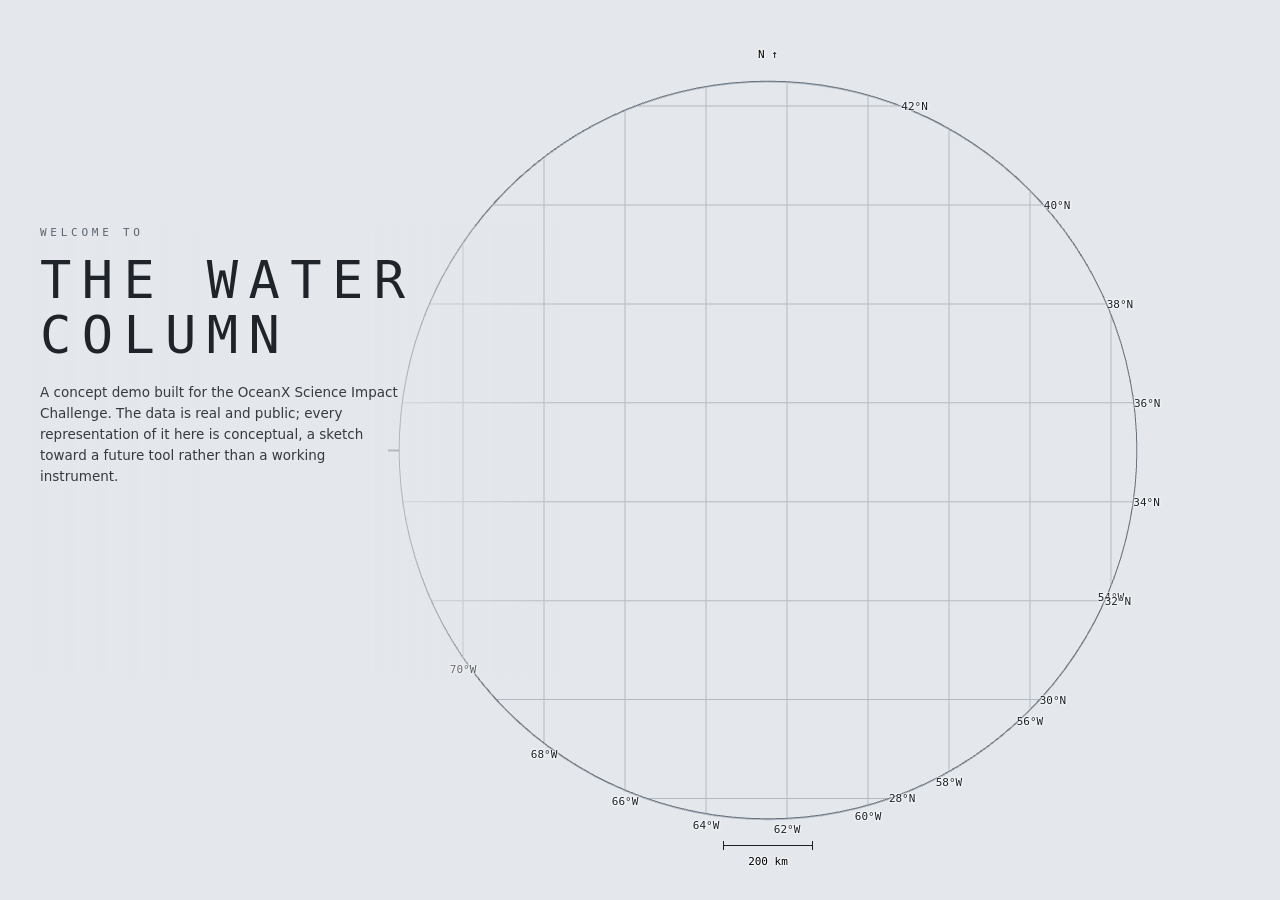
==== commit 5c715598: "deploy: main -> / (beae51ae2a97ab5d660f7023233d0f5ac9895768) tomascorreag/OceanX_challenge@beae51ae2" ====
--- a/index.html
+++ b/index.html
@@ -24,7 +24,7 @@
 <div id="introcard">
   <div class="ic-eyebrow" id="ic-eyebrow">welcome to</div>
   <h2 class="ic-title" id="ic-title">the water<br>column</h2>
-  <p class="ic-about" id="ic-about">A concept demo of ocean measurements as a navigable volume.</p>
+  <p class="ic-about" id="ic-about">A concept demo built for the OceanX Science Impact Challenge. The data is real and public; every representation of it here is conceptual, a sketch toward a future tool rather than a working instrument.</p>
   <div class="ic-rule" id="ic-rule"></div>
   <dl class="ic-log" id="ic-log"></dl>
   <div class="ic-foot">
@@ -50,7 +50,7 @@
   </div>
   <!-- showcase only: the source line reads as a footnote to the title -->
   <div id="prov-short">
-    Public data, no OceanX data used.
+    Concept demo: the data is real and public, every representation of it is conceptual. No OceanX data used.
     Colour is temperature; how solid something is drawn is how much measurement stands behind it.
     <a href="https://erddap.ifremer.fr/erddap/tabledap/ArgoFloats.html" target="_blank" rel="noopener">Argo via Ifremer ERDDAP</a> &middot;
     <a href="https://www.gebco.net/" target="_blank" rel="noopener">GEBCO_2021</a> &middot;
@@ -60,6 +60,10 @@
 </div>
 
 <canvas id="gizmo" title="click an axis to snap the view · centre = isometric"></canvas>
+<!-- showcase only: the one navigation aid there is. A compass rose lying on
+     the sea surface, drawn through the live camera; click it for the map view
+     the demo opened on, click it again to come back. -->
+<canvas id="compass" title="map view"></canvas>
 
 <div id="exag-badge">&times;<span id="exag-val"></span></div>
 <div id="unc-badge"></div>
--- a/style.css
+++ b/style.css
@@ -104,6 +104,20 @@
 
 #gizmo { grid-area: top; justify-self: end; align-self: start; border-radius: 50%; }
 
+/* the showcase's compass. No panel and no plate of its own: the rose is drawn
+   straight onto the scene, which is where it claims to be lying. It shares the
+   guide's cell rather than taking one of its own -- the card is pinned to the
+   top of that column and this to the bottom of it, so the compass ends up in
+   the corner of the window just above the bottom band, and the two can only
+   meet if the free row gets shorter than both of them. The `top` cell is the
+   fallback for the layouts that have no free room in the right column. */
+#compass { display: none; }
+body.showcase #compass {
+  display: block; grid-area: top; justify-self: end; align-self: start;
+  width: 84px; height: 84px; cursor: pointer;
+}
+body:not(.mobile).showcase #compass { grid-area: guide; align-self: end; }
+
 /* the badges are centred on the viewport, not on a column: they annotate the
    scene, which is full-width */
 #exag-badge, #unc-badge {
@@ -212,7 +226,7 @@
    figures). min keeps the legend and the exaggeration badge. */
 body.figure #tour, body.figure #rail, body.figure #insets, body.figure #timeline,
 body.figure #title, body.figure #prov-box, body.figure #readout,
-body.figure #gizmo { display: none !important; }
+body.figure #gizmo, body.figure #compass { display: none !important; }
 body.figure.nolegend #legend { display: none !important; }
 /* the 3D tag on the pycnocline / iso-surface: it names the object, which a
    figure caption does instead. Depth and graticule labels stay. */
@@ -226,9 +240,10 @@
    Everything that makes this an instrument rather than a demonstration is
    removed: the control rail, the axis gizmo, the mode switch, the method
    note. Navigation is rotate, zoom and the playhead. The left column is the
-   guide over the toggles over the colour legend over the plots, so the
-   layers, what their colour means and what a click on one gives are read in
-   one column; the timeline has the rest of the bottom edge. */
+   toggles over the colour legend over the plots, so the layers, what their
+   colour means and what a click on one gives are read in one column; the
+   walkthrough card has the right column to itself; the timeline has the rest
+   of the bottom edge. */
 #prov-short, .sc-toggles { display: none; }
 body.showcase #rail,
 body.showcase #gizmo,
@@ -236,12 +251,13 @@
 body.showcase #legend .keys,
 body.showcase #title .modes { display: none !important; }
 body.showcase #hud {
+  grid-template-columns: var(--left-w) minmax(0, 1fr) var(--guide-w);
   grid-template-rows: auto minmax(0, 1fr) auto auto auto;
   grid-template-areas:
-    "title  top    top"
-    "guide  .      ."
-    "tour   .      ."
-    "legend .      ."
+    "title  top    guide"
+    ".      .      guide"
+    "tour   .      guide"
+    "legend .      guide"
     "insets tl     tl";
 }
 body.showcase #title { width: var(--guide-w); }
@@ -255,14 +271,44 @@
 
 /* ---------- the guide ----------
    Inverted on purpose: this is a layer over the instrument, not another one of
-   its panels, and the inversion is what says so without a label. */
+   its panels, and the inversion is what says so without a label.
+
+   It sits in the right column, on its own, from the top edge down: the left
+   column is the tour, the toggles, the ramp and the plots stacked into one
+   scrolling-height budget, and the card was the top of that stack, so a short
+   viewport gave it a scrollbar. Nothing else is in the right column, so the
+   card is bounded by the whole free row instead of by what is under it, and
+   `overflow: visible` is safe -- which it has to be, because the attention
+   wave below is drawn outside the box. */
 #guide { display: none; }
 body.showcase #guide {
   display: block; grid-area: guide; width: var(--guide-w); align-self: start;
-  max-height: 100%; overflow-y: auto;
+  justify-self: end; position: relative; overflow: visible;
   background: var(--ink-panel); color: var(--on-ink);
   border-radius: 10px; padding: 15px 18px 14px;
   box-shadow: 0 12px 34px rgba(23, 27, 33, .20), inset 0 1px 0 rgba(255, 255, 255, .06);
+}
+
+/* ---------- the wave ----------
+   The card is off to one side while the eye is in the middle of the scene, so
+   it needs a way to say "this changed, read me". Two rings shed from its edge
+   in the accent the focus ring already uses, so it is the same instruction and
+   not a second language. app.js runs it on a new step, and again if a step's
+   action has not come after a while -- never continuously: a thing that always
+   pulses stops meaning anything, and the focus ring is usually pointing at the
+   control the step is about, which this must not compete with. */
+body:not(.mobile).showcase #guide::before,
+body:not(.mobile).showcase #guide::after {
+  content: ''; position: absolute; inset: -3px; border-radius: 13px;
+  border: 1.5px solid var(--accent); opacity: 0; pointer-events: none;
+}
+body:not(.mobile).showcase #guide.nudge::before { animation: guidewave 2.3s ease-out 3; }
+body:not(.mobile).showcase #guide.nudge::after { animation: guidewave 2.3s ease-out .95s 3; }
+@keyframes guidewave {
+  0% { transform: scale(.99); opacity: 0; }
+  14% { opacity: .5; }               /* fades up first: starting lit would read
+                                        as the card growing a border */
+  100% { transform: scale(1.06); opacity: 0; }
 }
 .g-head { display: flex; align-items: center; gap: 12px; margin-bottom: 12px; }
 .g-num { font-family: var(--mono); font-size: .846rem; letter-spacing: .22em; color: var(--accent-lift); }
@@ -438,9 +484,9 @@
   body.showcase #hud {
     grid-template-rows: auto minmax(0, 1fr) auto auto;
     grid-template-areas:
-      "title  top    top"
-      "guide  .      ."
-      "tour   .      ."
+      "title  top    guide"
+      ".      .      guide"
+      "tour   .      guide"
       "insets tl     legend";
   }
   body.showcase #legend { justify-self: end; }
@@ -449,6 +495,12 @@
 @media (max-height: 699px) {
   :root { --plot-h: 11.5rem; }
   #insets .hint { display: none; }
+  /* the free row is under ~250 px here: the card can no longer be taller than
+     its cell whatever it says, so the scrollbar comes back as a safety valve
+     and the wave goes -- it would be drawn into the clip */
+  body:not(.mobile).showcase #guide { max-height: 100%; overflow-y: auto; }
+  body:not(.mobile).showcase #guide.nudge::before,
+  body:not(.mobile).showcase #guide.nudge::after { animation: none; }
 }
 
 /* degrade band: below the 1280 target. Smaller still; the console timeline
@@ -467,12 +519,13 @@
   #title .sub { display: none; }
   #legend .keys { display: none; }
   #gizmo { display: none; }   /* the centre column is ~280 px: badge or gizmo, not both */
+  body.showcase #compass { width: 68px; height: 68px; }
   body.showcase #hud {
     grid-template-rows: auto minmax(0, 1fr) auto auto;
     grid-template-areas:
-      "title  top    top"
-      "guide  .      ."
-      "tour   .      ."
+      "title  top    guide"
+      ".      .      guide"
+      "tour   .      guide"
       "insets tl     tl";
   }
   body:not(.mobile).showcase #legend { display: none !important; }
@@ -541,6 +594,7 @@
     "tl    tl   ";
 }
 body.mobile #gizmo, body.mobile #prov-short { display: none !important; }
+body.mobile.showcase #compass { width: 54px; height: 54px; }
 body.mobile #title { width: auto; }
 body.mobile #title h1 { font-size: 1.08rem; }
 body.mobile #title .sub { display: none; }
@@ -557,7 +611,7 @@
 }
 
 body.mobile #guide {
-  grid-area: guide; width: auto; align-self: end;
+  grid-area: guide; width: auto; align-self: end; justify-self: stretch;
   max-height: 42vh; overflow-y: auto; padding: 12px 14px 11px;
 }
 body.mobile #ftue-text { font-size: .96rem; line-height: 1.5; }
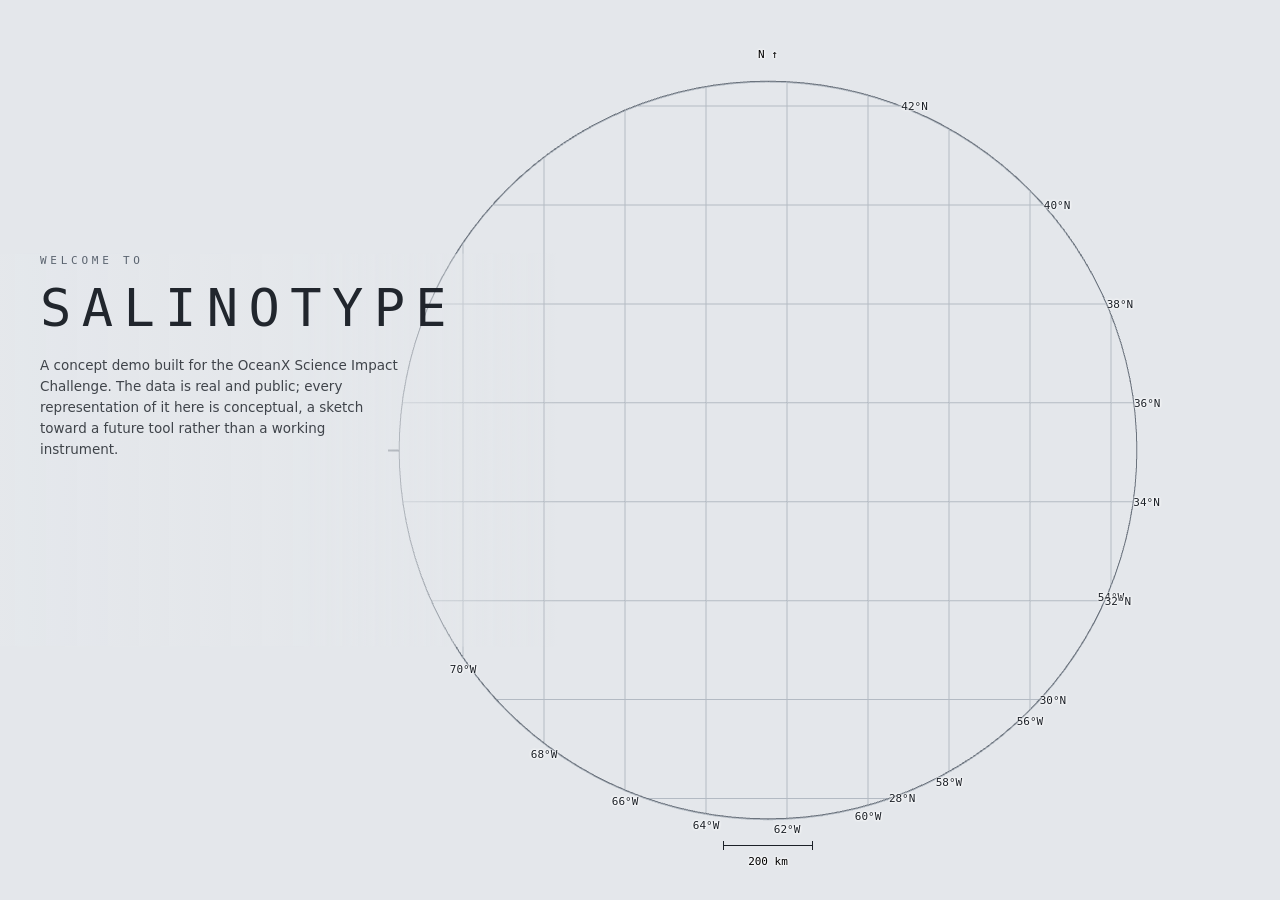
==== commit 546f423b: "deploy: main -> / (1ded4433e49d764d9a883121c333262d86736a0c) tomascorreag/OceanX_challenge@1ded4433e" ====
--- a/index.html
+++ b/index.html
@@ -3,7 +3,7 @@
 <head>
 <meta charset="utf-8">
 <meta name="viewport" content="width=device-width, initial-scale=1, viewport-fit=cover">
-<title>Water Column Walkthrough</title>
+<title>Salinotype</title>
 <link rel="stylesheet" href="style.css">
 </head>
 <body class="explain showcase">
@@ -23,7 +23,7 @@
      value is read out of the loaded dataset, never typed in. -->
 <div id="introcard">
   <div class="ic-eyebrow" id="ic-eyebrow">welcome to</div>
-  <h2 class="ic-title" id="ic-title">the water<br>column</h2>
+  <h2 class="ic-title" id="ic-title">Salinotype</h2>
   <p class="ic-about" id="ic-about">A concept demo built for the OceanX Science Impact Challenge. The data is real and public; every representation of it here is conceptual, a sketch toward a future tool rather than a working instrument.</p>
   <div class="ic-rule" id="ic-rule"></div>
   <dl class="ic-log" id="ic-log"></dl>
@@ -43,7 +43,7 @@
 <div id="hud">
 
 <div id="title">
-  <h1>Water column console</h1>
+  <h1>Salinotype</h1>
   <div class="sub">83 Argo profiles &middot; 39 floats &middot; NW Atlantic (Gulf Stream / Sargasso Sea) &middot; June 2023</div>
   <div class="modes" role="tablist">
     <button id="mode-explain" class="on">Explain</button><button id="mode-expert">Expert</button>
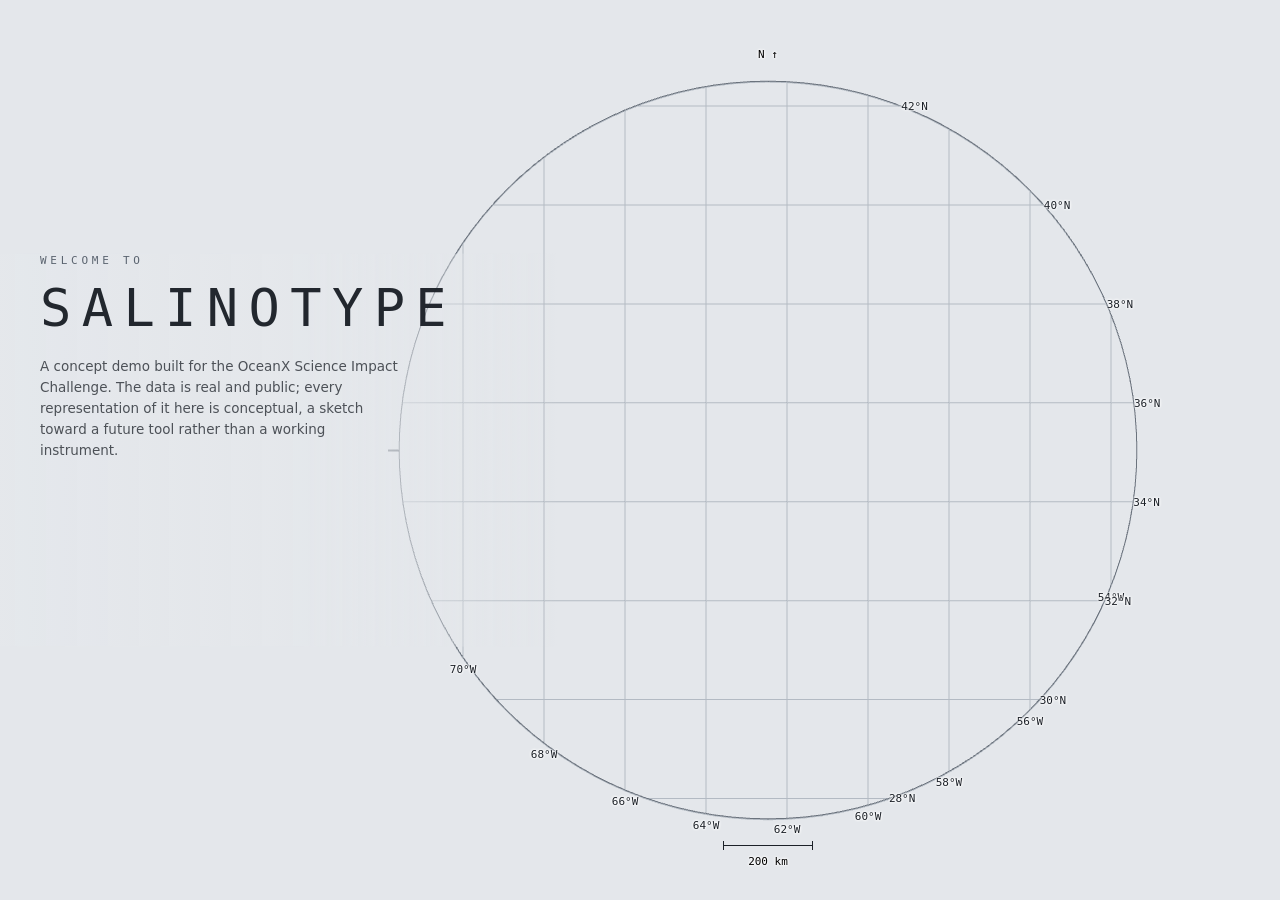
==== commit 103e30e7: "deploy: main -> / (6f3827879af5db62b36624695a3cff98fbdcb175) tomascorreag/OceanX_challenge@6f3827879" ====
--- a/index.html
+++ b/index.html
@@ -4,6 +4,12 @@
 <meta charset="utf-8">
 <meta name="viewport" content="width=device-width, initial-scale=1, viewport-fit=cover">
 <title>Salinotype</title>
+<!-- tab icon: the mark is the argument in one glyph — a greyed field with
+     one column of it drawn in full colour, the sigma0 ramp read down the water
+     column (buoyant pale at the surface, dense blue below). Inline as a data URI
+     rather than a file because the artifact and the bundle are one file each; a
+     relative href would break in both. -->
+<link rel="icon" href="data:image/svg+xml,%3Csvg xmlns='http://www.w3.org/2000/svg' viewBox='0 0 32 32'%3E%3Cdefs%3E%3ClinearGradient id='m' x2='0' y2='1'%3E%3Cstop offset='0' stop-color='%23d8dcd6'/%3E%3Cstop offset='.3' stop-color='%23b3c0bf'/%3E%3Cstop offset='.52' stop-color='%2393a5b3'/%3E%3Cstop offset='.72' stop-color='%238791a8'/%3E%3Cstop offset='1' stop-color='%237a8194'/%3E%3C/linearGradient%3E%3ClinearGradient id='v' x2='0' y2='1'%3E%3Cstop offset='0' stop-color='%23ecf7b1'/%3E%3Cstop offset='.3' stop-color='%237fd0bb'/%3E%3Cstop offset='.52' stop-color='%232195c0'/%3E%3Cstop offset='.72' stop-color='%23244a9f'/%3E%3Cstop offset='1' stop-color='%23081d58'/%3E%3C/linearGradient%3E%3C/defs%3E%3Crect width='32' height='32' rx='7' fill='url(%23m)'/%3E%3Crect x='12.5' width='7' height='32' fill='url(%23v)'/%3E%3C/svg%3E">
 <link rel="stylesheet" href="style.css">
 </head>
 <body class="explain showcase">
--- a/style.css
+++ b/style.css
@@ -478,20 +478,28 @@
   #exag-badge, #unc-badge { left: calc(var(--edge-x) + var(--left-w) + var(--gap)); translate: 0 0; }
 }
 
-/* short: the showcase legend moves to the bottom right so the guide, the
-   toggles and the plots have the left column to themselves */
+/* short: the console legend drops its key */
 @media (max-height: 859px) {
-  body.showcase #hud {
-    grid-template-rows: auto minmax(0, 1fr) auto auto;
-    grid-template-areas:
-      "title  top    guide"
-      ".      .      guide"
-      "tour   .      guide"
-      "insets tl     legend";
-  }
-  body.showcase #legend { justify-self: end; }
   #legend .keys { display: none; }
 }
+
+/* The showcase legend moves to the bottom right when the left column runs out
+   of height for it, so the guide, the toggles and the plots keep that column
+   to themselves. Which viewport that is is NOT a height: every panel in the
+   column is sized in rem and the root font-size follows the viewport *width*,
+   so the stack needs ~660 px at 1400 across and ~870 at 2700, and the one
+   constant that used to sit here (859) was right at the wide end and moved
+   the ramp out of a column it still fitted in comfortably everywhere else.
+   `placeLegend()` in app.js measures the column and sets the class. */
+body.showcase.legend-bottom #hud {
+  grid-template-rows: auto minmax(0, 1fr) auto auto;
+  grid-template-areas:
+    "title  top    guide"
+    ".      .      guide"
+    "tour   .      guide"
+    "insets tl     legend";
+}
+body.showcase.legend-bottom #legend { justify-self: end; }
 @media (max-height: 699px) {
   :root { --plot-h: 11.5rem; }
   #insets .hint { display: none; }
